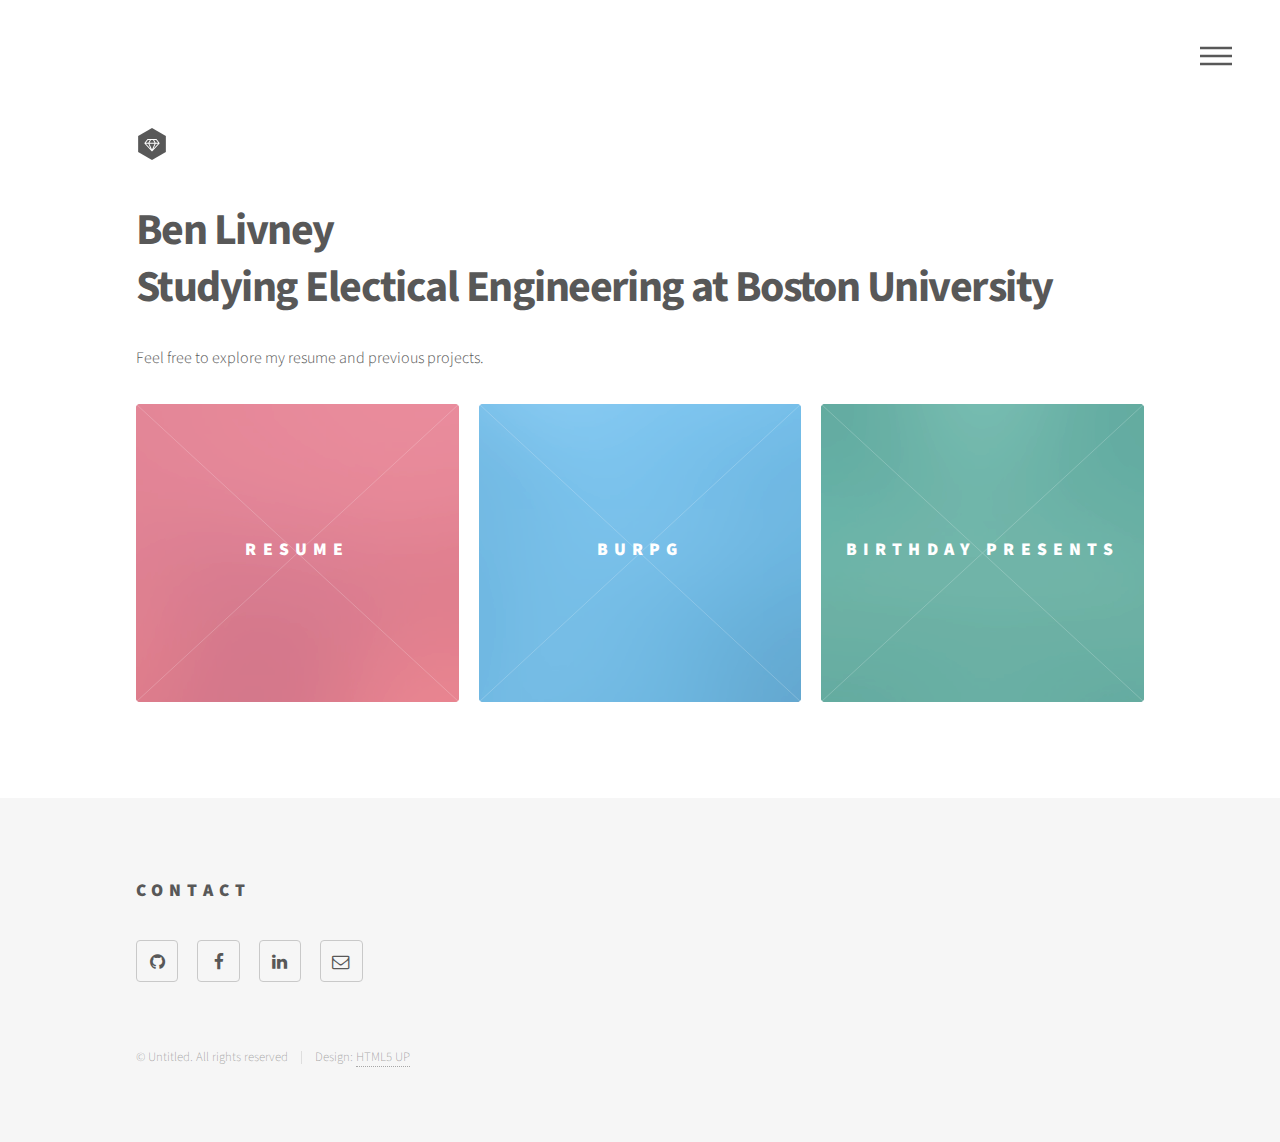
==== index.html @ 08bb8713 "Add contact info and projects" ====
<!DOCTYPE HTML>
<!--
	Phantom by HTML5 UP
	html5up.net | @ajlkn
	Free for personal and commercial use under the CCA 3.0 license (html5up.net/license)
-->
<html>
	<head>
		<title>Ben Livney</title>
		<meta charset="utf-8" />
		<meta name="viewport" content="width=device-width, initial-scale=1" />
		<!--[if lte IE 8]><script src="assets/js/ie/html5shiv.js"></script><![endif]-->
		<link rel="stylesheet" href="assets/css/main.css" />
		<!--[if lte IE 9]><link rel="stylesheet" href="assets/css/ie9.css" /><![endif]-->
		<!--[if lte IE 8]><link rel="stylesheet" href="assets/css/ie8.css" /><![endif]-->
	</head>
	<body>
		<!-- Wrapper -->
			<div id="wrapper">

				<!-- Header -->
					<header id="header">
						<div class="inner">

							<!-- Logo -->
								<a href="index.html" class="logo">
									<span class="symbol"><img src="images/logo.svg" alt="" /></span><span class="title"></span>
								</a>

							<!-- Nav -->
								<nav>
									<ul>
										<li><a href="#menu">Menu</a></li>
									</ul>
								</nav>

						</div>
					</header>

				<!-- Menu -->
					<nav id="menu">
						<h2>Menu</h2>
						<ul>
							<li><a href="index.html">Home</a></li>
							<li><a href="engineering_resume.html">Resume</a></li>
							<li><a href="projects.html">Projects</a></li>
							<li><a href="AboutMe.html">Fun Facts About Me</a></li>
							<li><a href="ContactInfo.html">Contact Info</a></li>
						</ul>
					</nav>

				<!-- Main -->
					<div id="main">
						<div class="inner">
							<header>
								<h1>Ben Livney<br />
								Studying Electical Engineering at Boston University</h1>
								<p>Feel free to explore my resume and previous projects.</p>
							</header>
							<section class="tiles">
								<article class="style1">
									<span class="image">
										<img src="images/pic01.jpg" alt="" />
									</span>
									<a href="engineering_resume.html">
										<h2>Resume</h2>
										<div class="content">
											<p>See my resume and work experience</p>
										</div>
									</a>
								</article>
								<article class="style2">
									<span class="image">
										<img src="images/pic02.jpg" alt="" />
									</span>
									<a href="BURPG.html">
										<h2>BURPG</h2>
										<div class="content">
											<p>See what I've done at BURPG</p>
										</div>
									</a>
								</article>
								<article class="style3">
									<span class="image">
										<img src="images/pic03.jpg" alt="" />
									</span>
									<a href="BirthdayPresents.html">
										<h2>Birthday Presents</h2>
										<div class="content">
											<p>See what I've given my friends for their birthdays</p>
										</div>
									</a>
								</article>
					<!--
								<article class="style4">
									<span class="image">
										<img src="images/pic04.jpg" alt="" />
									</span>
									<a href="generic.html">
										<h2>Tempus</h2>
										<div class="content">
											<p>Sed nisl arcu euismod sit amet nisi lorem etiam dolor veroeros et feugiat.</p>
										</div>
									</a>
								</article>
								<article class="style5">
									<span class="image">
										<img src="images/pic05.jpg" alt="" />
									</span>
									<a href="generic.html">
										<h2>Aliquam</h2>
										<div class="content">
											<p>Sed nisl arcu euismod sit amet nisi lorem etiam dolor veroeros et feugiat.</p>
										</div>
									</a>
								</article>
								<article class="style6">
									<span class="image">
										<img src="images/pic06.jpg" alt="" />
									</span>
									<a href="generic.html">
										<h2>Veroeros</h2>
										<div class="content">
											<p>Sed nisl arcu euismod sit amet nisi lorem etiam dolor veroeros et feugiat.</p>
										</div>
									</a>
								</article>
								<article class="style2">
									<span class="image">
										<img src="images/pic07.jpg" alt="" />
									</span>
									<a href="generic.html">
										<h2>Ipsum</h2>
										<div class="content">
											<p>Sed nisl arcu euismod sit amet nisi lorem etiam dolor veroeros et feugiat.</p>
										</div>
									</a>
								</article>
								<article class="style3">
									<span class="image">
										<img src="images/pic08.jpg" alt="" />
									</span>
									<a href="generic.html">
										<h2>Dolor</h2>
										<div class="content">
											<p>Sed nisl arcu euismod sit amet nisi lorem etiam dolor veroeros et feugiat.</p>
										</div>
									</a>
								</article>
								<article class="style1">
									<span class="image">
										<img src="images/pic09.jpg" alt="" />
									</span>
									<a href="generic.html">
										<h2>Nullam</h2>
										<div class="content">
											<p>Sed nisl arcu euismod sit amet nisi lorem etiam dolor veroeros et feugiat.</p>
										</div>
									</a>
								</article>
								<article class="style5">
									<span class="image">
										<img src="images/pic10.jpg" alt="" />
									</span>
									<a href="generic.html">
										<h2>Ultricies</h2>
										<div class="content">
											<p>Sed nisl arcu euismod sit amet nisi lorem etiam dolor veroeros et feugiat.</p>
										</div>
									</a>
								</article>
								<article class="style6">
									<span class="image">
										<img src="images/pic11.jpg" alt="" />
									</span>
									<a href="generic.html">
										<h2>Dictum</h2>
										<div class="content">
											<p>Sed nisl arcu euismod sit amet nisi lorem etiam dolor veroeros et feugiat.</p>
										</div>
									</a>
								</article>
								<article class="style4">
									<span class="image">
										<img src="images/pic12.jpg" alt="" />
									</span>
									<a href="generic.html">
										<h2>Pretium</h2>
										<div class="content">
											<p>Sed nisl arcu euismod sit amet nisi lorem etiam dolor veroeros et feugiat.</p>
										</div>
									</a>
								</article>
		-->
							</section>
						</div>
					</div>

				<!-- Footer -->
					<footer id="footer">
						<div class="inner">
<!--
							<section>
								<h2>Get in touch</h2>
								<form method="post" action="#">
									<div class="field half first">
										<input type="text" name="name" id="name" placeholder="Name" />
									</div>
									<div class="field half">
										<input type="email" name="email" id="email" placeholder="Email" />
									</div>
									<div class="field">
										<textarea name="message" id="message" placeholder="Message"></textarea>
									</div>
									<ul class="actions">
										<li><input type="submit" value="Send" class="special" /></li>
									</ul>
								</form>
							</section>
-->
							<section>
								<h2>Contact</h2>
								<ul class="icons">
									<li><a href="https://github.com/benjesuis" class="icon style2 fa-github"><span class="label">Github</span></a></li>
									<li><a href="https://www.facebook.com/ben.livney" class="icon style2 fa-facebook"><span class="label">Facebook</span></a></li>
									<li><a href="https://www.linkedin.com/in/benlivney/" class="icon style2 fa-linkedin"><span class="label">Dribbble</span></a></li>
									<li><a href="&#098;&#101;&#110;&#106;&#097;&#109;&#105;&#110;&#108;&#105;&#118;&#110;&#101;&#121;&#064;&#103;&#109;&#097;&#105;&#108;&#046;&#099;&#111;&#109;" class="icon style2 fa-envelope-o"><span class="label">Email</span></a></li>
								</ul>
							</section>
							<ul class="copyright">
								<li>&copy; Untitled. All rights reserved</li><li>Design: <a href="http://html5up.net">HTML5 UP</a></li>
							</ul>
						</div>
					</footer>

			</div>

		<!-- Scripts -->
			<script src="assets/js/jquery.min.js"></script>
			<script src="assets/js/skel.min.js"></script>
			<script src="assets/js/util.js"></script>
			<!--[if lte IE 8]><script src="assets/js/ie/respond.min.js"></script><![endif]-->
			<script src="assets/js/main.js"></script>

	</body>
</html>
---- assets/css/main.css ----
@import url(font-awesome.min.css);
@import url("https://fonts.googleapis.com/css?family=Source+Sans+Pro:300,700,900");

/*
	Phantom by HTML5 UP
	html5up.net | @ajlkn
	Free for personal and commercial use under the CCA 3.0 license (html5up.net/license)
*/

/* Reset */

	html, body, div, span, applet, object, iframe, h1, h2, h3, h4, h5, h6, p, blockquote, pre, a, abbr, acronym, address, big, cite, code, del, dfn, em, img, ins, kbd, q, s, samp, small, strike, strong, sub, sup, tt, var, b, u, i, center, dl, dt, dd, ol, ul, li, fieldset, form, label, legend, table, caption, tbody, tfoot, thead, tr, th, td, article, aside, canvas, details, embed, figure, figcaption, footer, header, hgroup, menu, nav, output, ruby, section, summary, time, mark, audio, video {
		margin: 0;
		padding: 0;
		border: 0;
		font-size: 100%;
		font: inherit;
		vertical-align: baseline;
	}

	article, aside, details, figcaption, figure, footer, header, hgroup, menu, nav, section {
		display: block;
	}

	body {
		line-height: 1;
	}

	ol, ul {
		list-style: none;
	}

	blockquote, q {
		quotes: none;
	}

	blockquote:before, blockquote:after, q:before, q:after {
		content: '';
		content: none;
	}

	table {
		border-collapse: collapse;
		border-spacing: 0;
	}

	body {
		-webkit-text-size-adjust: none;
	}

/* Box Model */

	*, *:before, *:after {
		-moz-box-sizing: border-box;
		-webkit-box-sizing: border-box;
		box-sizing: border-box;
	}

/* Grid */

	.row {
		border-bottom: solid 1px transparent;
		-moz-box-sizing: border-box;
		-webkit-box-sizing: border-box;
		box-sizing: border-box;
	}

	.row > * {
		float: left;
		-moz-box-sizing: border-box;
		-webkit-box-sizing: border-box;
		box-sizing: border-box;
	}

	.row:after, .row:before {
		content: '';
		display: block;
		clear: both;
		height: 0;
	}

	.row.uniform > * > :first-child {
		margin-top: 0;
	}

	.row.uniform > * > :last-child {
		margin-bottom: 0;
	}

	.row.\30 \25 > * {
		padding: 0 0 0 0em;
	}

	.row.\30 \25 {
		margin: 0 0 -1px 0em;
	}

	.row.uniform.\30 \25 > * {
		padding: 0em 0 0 0em;
	}

	.row.uniform.\30 \25 {
		margin: 0em 0 -1px 0em;
	}

	.row > * {
		padding: 0 0 0 2em;
	}

	.row {
		margin: 0 0 -1px -2em;
	}

	.row.uniform > * {
		padding: 2em 0 0 2em;
	}

	.row.uniform {
		margin: -2em 0 -1px -2em;
	}

	.row.\32 00\25 > * {
		padding: 0 0 0 4em;
	}

	.row.\32 00\25 {
		margin: 0 0 -1px -4em;
	}

	.row.uniform.\32 00\25 > * {
		padding: 4em 0 0 4em;
	}

	.row.uniform.\32 00\25 {
		margin: -4em 0 -1px -4em;
	}

	.row.\31 50\25 > * {
		padding: 0 0 0 3em;
	}

	.row.\31 50\25 {
		margin: 0 0 -1px -3em;
	}

	.row.uniform.\31 50\25 > * {
		padding: 3em 0 0 3em;
	}

	.row.uniform.\31 50\25 {
		margin: -3em 0 -1px -3em;
	}

	.row.\35 0\25 > * {
		padding: 0 0 0 1em;
	}

	.row.\35 0\25 {
		margin: 0 0 -1px -1em;
	}

	.row.uniform.\35 0\25 > * {
		padding: 1em 0 0 1em;
	}

	.row.uniform.\35 0\25 {
		margin: -1em 0 -1px -1em;
	}

	.row.\32 5\25 > * {
		padding: 0 0 0 0.5em;
	}

	.row.\32 5\25 {
		margin: 0 0 -1px -0.5em;
	}

	.row.uniform.\32 5\25 > * {
		padding: 0.5em 0 0 0.5em;
	}

	.row.uniform.\32 5\25 {
		margin: -0.5em 0 -1px -0.5em;
	}

	.\31 2u, .\31 2u\24 {
		width: 100%;
		clear: none;
		margin-left: 0;
	}

	.\31 1u, .\31 1u\24 {
		width: 91.6666666667%;
		clear: none;
		margin-left: 0;
	}

	.\31 0u, .\31 0u\24 {
		width: 83.3333333333%;
		clear: none;
		margin-left: 0;
	}

	.\39 u, .\39 u\24 {
		width: 75%;
		clear: none;
		margin-left: 0;
	}

	.\38 u, .\38 u\24 {
		width: 66.6666666667%;
		clear: none;
		margin-left: 0;
	}

	.\37 u, .\37 u\24 {
		width: 58.3333333333%;
		clear: none;
		margin-left: 0;
	}

	.\36 u, .\36 u\24 {
		width: 50%;
		clear: none;
		margin-left: 0;
	}

	.\35 u, .\35 u\24 {
		width: 41.6666666667%;
		clear: none;
		margin-left: 0;
	}

	.\34 u, .\34 u\24 {
		width: 33.3333333333%;
		clear: none;
		margin-left: 0;
	}

	.\33 u, .\33 u\24 {
		width: 25%;
		clear: none;
		margin-left: 0;
	}

	.\32 u, .\32 u\24 {
		width: 16.6666666667%;
		clear: none;
		margin-left: 0;
	}

	.\31 u, .\31 u\24 {
		width: 8.3333333333%;
		clear: none;
		margin-left: 0;
	}

	.\31 2u\24 + *,
	.\31 1u\24 + *,
	.\31 0u\24 + *,
	.\39 u\24 + *,
	.\38 u\24 + *,
	.\37 u\24 + *,
	.\36 u\24 + *,
	.\35 u\24 + *,
	.\34 u\24 + *,
	.\33 u\24 + *,
	.\32 u\24 + *,
	.\31 u\24 + * {
		clear: left;
	}

	.\-11u {
		margin-left: 91.66667%;
	}

	.\-10u {
		margin-left: 83.33333%;
	}

	.\-9u {
		margin-left: 75%;
	}

	.\-8u {
		margin-left: 66.66667%;
	}

	.\-7u {
		margin-left: 58.33333%;
	}

	.\-6u {
		margin-left: 50%;
	}

	.\-5u {
		margin-left: 41.66667%;
	}

	.\-4u {
		margin-left: 33.33333%;
	}

	.\-3u {
		margin-left: 25%;
	}

	.\-2u {
		margin-left: 16.66667%;
	}

	.\-1u {
		margin-left: 8.33333%;
	}

	@media screen and (max-width: 1680px) {

		.row > * {
			padding: 0 0 0 2em;
		}

		.row {
			margin: 0 0 -1px -2em;
		}

		.row.uniform > * {
			padding: 2em 0 0 2em;
		}

		.row.uniform {
			margin: -2em 0 -1px -2em;
		}

		.row.\32 00\25 > * {
			padding: 0 0 0 4em;
		}

		.row.\32 00\25 {
			margin: 0 0 -1px -4em;
		}

		.row.uniform.\32 00\25 > * {
			padding: 4em 0 0 4em;
		}

		.row.uniform.\32 00\25 {
			margin: -4em 0 -1px -4em;
		}

		.row.\31 50\25 > * {
			padding: 0 0 0 3em;
		}

		.row.\31 50\25 {
			margin: 0 0 -1px -3em;
		}

		.row.uniform.\31 50\25 > * {
			padding: 3em 0 0 3em;
		}

		.row.uniform.\31 50\25 {
			margin: -3em 0 -1px -3em;
		}

		.row.\35 0\25 > * {
			padding: 0 0 0 1em;
		}

		.row.\35 0\25 {
			margin: 0 0 -1px -1em;
		}

		.row.uniform.\35 0\25 > * {
			padding: 1em 0 0 1em;
		}

		.row.uniform.\35 0\25 {
			margin: -1em 0 -1px -1em;
		}

		.row.\32 5\25 > * {
			padding: 0 0 0 0.5em;
		}

		.row.\32 5\25 {
			margin: 0 0 -1px -0.5em;
		}

		.row.uniform.\32 5\25 > * {
			padding: 0.5em 0 0 0.5em;
		}

		.row.uniform.\32 5\25 {
			margin: -0.5em 0 -1px -0.5em;
		}

		.\31 2u\28xlarge\29, .\31 2u\24\28xlarge\29 {
			width: 100%;
			clear: none;
			margin-left: 0;
		}

		.\31 1u\28xlarge\29, .\31 1u\24\28xlarge\29 {
			width: 91.6666666667%;
			clear: none;
			margin-left: 0;
		}

		.\31 0u\28xlarge\29, .\31 0u\24\28xlarge\29 {
			width: 83.3333333333%;
			clear: none;
			margin-left: 0;
		}

		.\39 u\28xlarge\29, .\39 u\24\28xlarge\29 {
			width: 75%;
			clear: none;
			margin-left: 0;
		}

		.\38 u\28xlarge\29, .\38 u\24\28xlarge\29 {
			width: 66.6666666667%;
			clear: none;
			margin-left: 0;
		}

		.\37 u\28xlarge\29, .\37 u\24\28xlarge\29 {
			width: 58.3333333333%;
			clear: none;
			margin-left: 0;
		}

		.\36 u\28xlarge\29, .\36 u\24\28xlarge\29 {
			width: 50%;
			clear: none;
			margin-left: 0;
		}

		.\35 u\28xlarge\29, .\35 u\24\28xlarge\29 {
			width: 41.6666666667%;
			clear: none;
			margin-left: 0;
		}

		.\34 u\28xlarge\29, .\34 u\24\28xlarge\29 {
			width: 33.3333333333%;
			clear: none;
			margin-left: 0;
		}

		.\33 u\28xlarge\29, .\33 u\24\28xlarge\29 {
			width: 25%;
			clear: none;
			margin-left: 0;
		}

		.\32 u\28xlarge\29, .\32 u\24\28xlarge\29 {
			width: 16.6666666667%;
			clear: none;
			margin-left: 0;
		}

		.\31 u\28xlarge\29, .\31 u\24\28xlarge\29 {
			width: 8.3333333333%;
			clear: none;
			margin-left: 0;
		}

		.\31 2u\24\28xlarge\29 + *,
		.\31 1u\24\28xlarge\29 + *,
		.\31 0u\24\28xlarge\29 + *,
		.\39 u\24\28xlarge\29 + *,
		.\38 u\24\28xlarge\29 + *,
		.\37 u\24\28xlarge\29 + *,
		.\36 u\24\28xlarge\29 + *,
		.\35 u\24\28xlarge\29 + *,
		.\34 u\24\28xlarge\29 + *,
		.\33 u\24\28xlarge\29 + *,
		.\32 u\24\28xlarge\29 + *,
		.\31 u\24\28xlarge\29 + * {
			clear: left;
		}

		.\-11u\28xlarge\29 {
			margin-left: 91.66667%;
		}

		.\-10u\28xlarge\29 {
			margin-left: 83.33333%;
		}

		.\-9u\28xlarge\29 {
			margin-left: 75%;
		}

		.\-8u\28xlarge\29 {
			margin-left: 66.66667%;
		}

		.\-7u\28xlarge\29 {
			margin-left: 58.33333%;
		}

		.\-6u\28xlarge\29 {
			margin-left: 50%;
		}

		.\-5u\28xlarge\29 {
			margin-left: 41.66667%;
		}

		.\-4u\28xlarge\29 {
			margin-left: 33.33333%;
		}

		.\-3u\28xlarge\29 {
			margin-left: 25%;
		}

		.\-2u\28xlarge\29 {
			margin-left: 16.66667%;
		}

		.\-1u\28xlarge\29 {
			margin-left: 8.33333%;
		}

	}

	@media screen and (max-width: 1280px) {

		.row > * {
			padding: 0 0 0 2em;
		}

		.row {
			margin: 0 0 -1px -2em;
		}

		.row.uniform > * {
			padding: 2em 0 0 2em;
		}

		.row.uniform {
			margin: -2em 0 -1px -2em;
		}

		.row.\32 00\25 > * {
			padding: 0 0 0 4em;
		}

		.row.\32 00\25 {
			margin: 0 0 -1px -4em;
		}

		.row.uniform.\32 00\25 > * {
			padding: 4em 0 0 4em;
		}

		.row.uniform.\32 00\25 {
			margin: -4em 0 -1px -4em;
		}

		.row.\31 50\25 > * {
			padding: 0 0 0 3em;
		}

		.row.\31 50\25 {
			margin: 0 0 -1px -3em;
		}

		.row.uniform.\31 50\25 > * {
			padding: 3em 0 0 3em;
		}

		.row.uniform.\31 50\25 {
			margin: -3em 0 -1px -3em;
		}

		.row.\35 0\25 > * {
			padding: 0 0 0 1em;
		}

		.row.\35 0\25 {
			margin: 0 0 -1px -1em;
		}

		.row.uniform.\35 0\25 > * {
			padding: 1em 0 0 1em;
		}

		.row.uniform.\35 0\25 {
			margin: -1em 0 -1px -1em;
		}

		.row.\32 5\25 > * {
			padding: 0 0 0 0.5em;
		}

		.row.\32 5\25 {
			margin: 0 0 -1px -0.5em;
		}

		.row.uniform.\32 5\25 > * {
			padding: 0.5em 0 0 0.5em;
		}

		.row.uniform.\32 5\25 {
			margin: -0.5em 0 -1px -0.5em;
		}

		.\31 2u\28large\29, .\31 2u\24\28large\29 {
			width: 100%;
			clear: none;
			margin-left: 0;
		}

		.\31 1u\28large\29, .\31 1u\24\28large\29 {
			width: 91.6666666667%;
			clear: none;
			margin-left: 0;
		}

		.\31 0u\28large\29, .\31 0u\24\28large\29 {
			width: 83.3333333333%;
			clear: none;
			margin-left: 0;
		}

		.\39 u\28large\29, .\39 u\24\28large\29 {
			width: 75%;
			clear: none;
			margin-left: 0;
		}

		.\38 u\28large\29, .\38 u\24\28large\29 {
			width: 66.6666666667%;
			clear: none;
			margin-left: 0;
		}

		.\37 u\28large\29, .\37 u\24\28large\29 {
			width: 58.3333333333%;
			clear: none;
			margin-left: 0;
		}

		.\36 u\28large\29, .\36 u\24\28large\29 {
			width: 50%;
			clear: none;
			margin-left: 0;
		}

		.\35 u\28large\29, .\35 u\24\28large\29 {
			width: 41.6666666667%;
			clear: none;
			margin-left: 0;
		}

		.\34 u\28large\29, .\34 u\24\28large\29 {
			width: 33.3333333333%;
			clear: none;
			margin-left: 0;
		}

		.\33 u\28large\29, .\33 u\24\28large\29 {
			width: 25%;
			clear: none;
			margin-left: 0;
		}

		.\32 u\28large\29, .\32 u\24\28large\29 {
			width: 16.6666666667%;
			clear: none;
			margin-left: 0;
		}

		.\31 u\28large\29, .\31 u\24\28large\29 {
			width: 8.3333333333%;
			clear: none;
			margin-left: 0;
		}

		.\31 2u\24\28large\29 + *,
		.\31 1u\24\28large\29 + *,
		.\31 0u\24\28large\29 + *,
		.\39 u\24\28large\29 + *,
		.\38 u\24\28large\29 + *,
		.\37 u\24\28large\29 + *,
		.\36 u\24\28large\29 + *,
		.\35 u\24\28large\29 + *,
		.\34 u\24\28large\29 + *,
		.\33 u\24\28large\29 + *,
		.\32 u\24\28large\29 + *,
		.\31 u\24\28large\29 + * {
			clear: left;
		}

		.\-11u\28large\29 {
			margin-left: 91.66667%;
		}

		.\-10u\28large\29 {
			margin-left: 83.33333%;
		}

		.\-9u\28large\29 {
			margin-left: 75%;
		}

		.\-8u\28large\29 {
			margin-left: 66.66667%;
		}

		.\-7u\28large\29 {
			margin-left: 58.33333%;
		}

		.\-6u\28large\29 {
			margin-left: 50%;
		}

		.\-5u\28large\29 {
			margin-left: 41.66667%;
		}

		.\-4u\28large\29 {
			margin-left: 33.33333%;
		}

		.\-3u\28large\29 {
			margin-left: 25%;
		}

		.\-2u\28large\29 {
			margin-left: 16.66667%;
		}

		.\-1u\28large\29 {
			margin-left: 8.33333%;
		}

	}

	@media screen and (max-width: 980px) {

		.row > * {
			padding: 0 0 0 1.5em;
		}

		.row {
			margin: 0 0 -1px -1.5em;
		}

		.row.uniform > * {
			padding: 1.5em 0 0 1.5em;
		}

		.row.uniform {
			margin: -1.5em 0 -1px -1.5em;
		}

		.row.\32 00\25 > * {
			padding: 0 0 0 3em;
		}

		.row.\32 00\25 {
			margin: 0 0 -1px -3em;
		}

		.row.uniform.\32 00\25 > * {
			padding: 3em 0 0 3em;
		}

		.row.uniform.\32 00\25 {
			margin: -3em 0 -1px -3em;
		}

		.row.\31 50\25 > * {
			padding: 0 0 0 2.25em;
		}

		.row.\31 50\25 {
			margin: 0 0 -1px -2.25em;
		}

		.row.uniform.\31 50\25 > * {
			padding: 2.25em 0 0 2.25em;
		}

		.row.uniform.\31 50\25 {
			margin: -2.25em 0 -1px -2.25em;
		}

		.row.\35 0\25 > * {
			padding: 0 0 0 0.75em;
		}

		.row.\35 0\25 {
			margin: 0 0 -1px -0.75em;
		}

		.row.uniform.\35 0\25 > * {
			padding: 0.75em 0 0 0.75em;
		}

		.row.uniform.\35 0\25 {
			margin: -0.75em 0 -1px -0.75em;
		}

		.row.\32 5\25 > * {
			padding: 0 0 0 0.375em;
		}

		.row.\32 5\25 {
			margin: 0 0 -1px -0.375em;
		}

		.row.uniform.\32 5\25 > * {
			padding: 0.375em 0 0 0.375em;
		}

		.row.uniform.\32 5\25 {
			margin: -0.375em 0 -1px -0.375em;
		}

		.\31 2u\28medium\29, .\31 2u\24\28medium\29 {
			width: 100%;
			clear: none;
			margin-left: 0;
		}

		.\31 1u\28medium\29, .\31 1u\24\28medium\29 {
			width: 91.6666666667%;
			clear: none;
			margin-left: 0;
		}

		.\31 0u\28medium\29, .\31 0u\24\28medium\29 {
			width: 83.3333333333%;
			clear: none;
			margin-left: 0;
		}

		.\39 u\28medium\29, .\39 u\24\28medium\29 {
			width: 75%;
			clear: none;
			margin-left: 0;
		}

		.\38 u\28medium\29, .\38 u\24\28medium\29 {
			width: 66.6666666667%;
			clear: none;
			margin-left: 0;
		}

		.\37 u\28medium\29, .\37 u\24\28medium\29 {
			width: 58.3333333333%;
			clear: none;
			margin-left: 0;
		}

		.\36 u\28medium\29, .\36 u\24\28medium\29 {
			width: 50%;
			clear: none;
			margin-left: 0;
		}

		.\35 u\28medium\29, .\35 u\24\28medium\29 {
			width: 41.6666666667%;
			clear: none;
			margin-left: 0;
		}

		.\34 u\28medium\29, .\34 u\24\28medium\29 {
			width: 33.3333333333%;
			clear: none;
			margin-left: 0;
		}

		.\33 u\28medium\29, .\33 u\24\28medium\29 {
			width: 25%;
			clear: none;
			margin-left: 0;
		}

		.\32 u\28medium\29, .\32 u\24\28medium\29 {
			width: 16.6666666667%;
			clear: none;
			margin-left: 0;
		}

		.\31 u\28medium\29, .\31 u\24\28medium\29 {
			width: 8.3333333333%;
			clear: none;
			margin-left: 0;
		}

		.\31 2u\24\28medium\29 + *,
		.\31 1u\24\28medium\29 + *,
		.\31 0u\24\28medium\29 + *,
		.\39 u\24\28medium\29 + *,
		.\38 u\24\28medium\29 + *,
		.\37 u\24\28medium\29 + *,
		.\36 u\24\28medium\29 + *,
		.\35 u\24\28medium\29 + *,
		.\34 u\24\28medium\29 + *,
		.\33 u\24\28medium\29 + *,
		.\32 u\24\28medium\29 + *,
		.\31 u\24\28medium\29 + * {
			clear: left;
		}

		.\-11u\28medium\29 {
			margin-left: 91.66667%;
		}

		.\-10u\28medium\29 {
			margin-left: 83.33333%;
		}

		.\-9u\28medium\29 {
			margin-left: 75%;
		}

		.\-8u\28medium\29 {
			margin-left: 66.66667%;
		}

		.\-7u\28medium\29 {
			margin-left: 58.33333%;
		}

		.\-6u\28medium\29 {
			margin-left: 50%;
		}

		.\-5u\28medium\29 {
			margin-left: 41.66667%;
		}

		.\-4u\28medium\29 {
			margin-left: 33.33333%;
		}

		.\-3u\28medium\29 {
			margin-left: 25%;
		}

		.\-2u\28medium\29 {
			margin-left: 16.66667%;
		}

		.\-1u\28medium\29 {
			margin-left: 8.33333%;
		}

	}

	@media screen and (max-width: 736px) {

		.row > * {
			padding: 0 0 0 1em;
		}

		.row {
			margin: 0 0 -1px -1em;
		}

		.row.uniform > * {
			padding: 1em 0 0 1em;
		}

		.row.uniform {
			margin: -1em 0 -1px -1em;
		}

		.row.\32 00\25 > * {
			padding: 0 0 0 2em;
		}

		.row.\32 00\25 {
			margin: 0 0 -1px -2em;
		}

		.row.uniform.\32 00\25 > * {
			padding: 2em 0 0 2em;
		}

		.row.uniform.\32 00\25 {
			margin: -2em 0 -1px -2em;
		}

		.row.\31 50\25 > * {
			padding: 0 0 0 1.5em;
		}

		.row.\31 50\25 {
			margin: 0 0 -1px -1.5em;
		}

		.row.uniform.\31 50\25 > * {
			padding: 1.5em 0 0 1.5em;
		}

		.row.uniform.\31 50\25 {
			margin: -1.5em 0 -1px -1.5em;
		}

		.row.\35 0\25 > * {
			padding: 0 0 0 0.5em;
		}

		.row.\35 0\25 {
			margin: 0 0 -1px -0.5em;
		}

		.row.uniform.\35 0\25 > * {
			padding: 0.5em 0 0 0.5em;
		}

		.row.uniform.\35 0\25 {
			margin: -0.5em 0 -1px -0.5em;
		}

		.row.\32 5\25 > * {
			padding: 0 0 0 0.25em;
		}

		.row.\32 5\25 {
			margin: 0 0 -1px -0.25em;
		}

		.row.uniform.\32 5\25 > * {
			padding: 0.25em 0 0 0.25em;
		}

		.row.uniform.\32 5\25 {
			margin: -0.25em 0 -1px -0.25em;
		}

		.\31 2u\28small\29, .\31 2u\24\28small\29 {
			width: 100%;
			clear: none;
			margin-left: 0;
		}

		.\31 1u\28small\29, .\31 1u\24\28small\29 {
			width: 91.6666666667%;
			clear: none;
			margin-left: 0;
		}

		.\31 0u\28small\29, .\31 0u\24\28small\29 {
			width: 83.3333333333%;
			clear: none;
			margin-left: 0;
		}

		.\39 u\28small\29, .\39 u\24\28small\29 {
			width: 75%;
			clear: none;
			margin-left: 0;
		}

		.\38 u\28small\29, .\38 u\24\28small\29 {
			width: 66.6666666667%;
			clear: none;
			margin-left: 0;
		}

		.\37 u\28small\29, .\37 u\24\28small\29 {
			width: 58.3333333333%;
			clear: none;
			margin-left: 0;
		}

		.\36 u\28small\29, .\36 u\24\28small\29 {
			width: 50%;
			clear: none;
			margin-left: 0;
		}

		.\35 u\28small\29, .\35 u\24\28small\29 {
			width: 41.6666666667%;
			clear: none;
			margin-left: 0;
		}

		.\34 u\28small\29, .\34 u\24\28small\29 {
			width: 33.3333333333%;
			clear: none;
			margin-left: 0;
		}

		.\33 u\28small\29, .\33 u\24\28small\29 {
			width: 25%;
			clear: none;
			margin-left: 0;
		}

		.\32 u\28small\29, .\32 u\24\28small\29 {
			width: 16.6666666667%;
			clear: none;
			margin-left: 0;
		}

		.\31 u\28small\29, .\31 u\24\28small\29 {
			width: 8.3333333333%;
			clear: none;
			margin-left: 0;
		}

		.\31 2u\24\28small\29 + *,
		.\31 1u\24\28small\29 + *,
		.\31 0u\24\28small\29 + *,
		.\39 u\24\28small\29 + *,
		.\38 u\24\28small\29 + *,
		.\37 u\24\28small\29 + *,
		.\36 u\24\28small\29 + *,
		.\35 u\24\28small\29 + *,
		.\34 u\24\28small\29 + *,
		.\33 u\24\28small\29 + *,
		.\32 u\24\28small\29 + *,
		.\31 u\24\28small\29 + * {
			clear: left;
		}

		.\-11u\28small\29 {
			margin-left: 91.66667%;
		}

		.\-10u\28small\29 {
			margin-left: 83.33333%;
		}

		.\-9u\28small\29 {
			margin-left: 75%;
		}

		.\-8u\28small\29 {
			margin-left: 66.66667%;
		}

		.\-7u\28small\29 {
			margin-left: 58.33333%;
		}

		.\-6u\28small\29 {
			margin-left: 50%;
		}

		.\-5u\28small\29 {
			margin-left: 41.66667%;
		}

		.\-4u\28small\29 {
			margin-left: 33.33333%;
		}

		.\-3u\28small\29 {
			margin-left: 25%;
		}

		.\-2u\28small\29 {
			margin-left: 16.66667%;
		}

		.\-1u\28small\29 {
			margin-left: 8.33333%;
		}

	}

	@media screen and (max-width: 480px) {

		.row > * {
			padding: 0 0 0 1em;
		}

		.row {
			margin: 0 0 -1px -1em;
		}

		.row.uniform > * {
			padding: 1em 0 0 1em;
		}

		.row.uniform {
			margin: -1em 0 -1px -1em;
		}

		.row.\32 00\25 > * {
			padding: 0 0 0 2em;
		}

		.row.\32 00\25 {
			margin: 0 0 -1px -2em;
		}

		.row.uniform.\32 00\25 > * {
			padding: 2em 0 0 2em;
		}

		.row.uniform.\32 00\25 {
			margin: -2em 0 -1px -2em;
		}

		.row.\31 50\25 > * {
			padding: 0 0 0 1.5em;
		}

		.row.\31 50\25 {
			margin: 0 0 -1px -1.5em;
		}

		.row.uniform.\31 50\25 > * {
			padding: 1.5em 0 0 1.5em;
		}

		.row.uniform.\31 50\25 {
			margin: -1.5em 0 -1px -1.5em;
		}

		.row.\35 0\25 > * {
			padding: 0 0 0 0.5em;
		}

		.row.\35 0\25 {
			margin: 0 0 -1px -0.5em;
		}

		.row.uniform.\35 0\25 > * {
			padding: 0.5em 0 0 0.5em;
		}

		.row.uniform.\35 0\25 {
			margin: -0.5em 0 -1px -0.5em;
		}

		.row.\32 5\25 > * {
			padding: 0 0 0 0.25em;
		}

		.row.\32 5\25 {
			margin: 0 0 -1px -0.25em;
		}

		.row.uniform.\32 5\25 > * {
			padding: 0.25em 0 0 0.25em;
		}

		.row.uniform.\32 5\25 {
			margin: -0.25em 0 -1px -0.25em;
		}

		.\31 2u\28xsmall\29, .\31 2u\24\28xsmall\29 {
			width: 100%;
			clear: none;
			margin-left: 0;
		}

		.\31 1u\28xsmall\29, .\31 1u\24\28xsmall\29 {
			width: 91.6666666667%;
			clear: none;
			margin-left: 0;
		}

		.\31 0u\28xsmall\29, .\31 0u\24\28xsmall\29 {
			width: 83.3333333333%;
			clear: none;
			margin-left: 0;
		}

		.\39 u\28xsmall\29, .\39 u\24\28xsmall\29 {
			width: 75%;
			clear: none;
			margin-left: 0;
		}

		.\38 u\28xsmall\29, .\38 u\24\28xsmall\29 {
			width: 66.6666666667%;
			clear: none;
			margin-left: 0;
		}

		.\37 u\28xsmall\29, .\37 u\24\28xsmall\29 {
			width: 58.3333333333%;
			clear: none;
			margin-left: 0;
		}

		.\36 u\28xsmall\29, .\36 u\24\28xsmall\29 {
			width: 50%;
			clear: none;
			margin-left: 0;
		}

		.\35 u\28xsmall\29, .\35 u\24\28xsmall\29 {
			width: 41.6666666667%;
			clear: none;
			margin-left: 0;
		}

		.\34 u\28xsmall\29, .\34 u\24\28xsmall\29 {
			width: 33.3333333333%;
			clear: none;
			margin-left: 0;
		}

		.\33 u\28xsmall\29, .\33 u\24\28xsmall\29 {
			width: 25%;
			clear: none;
			margin-left: 0;
		}

		.\32 u\28xsmall\29, .\32 u\24\28xsmall\29 {
			width: 16.6666666667%;
			clear: none;
			margin-left: 0;
		}

		.\31 u\28xsmall\29, .\31 u\24\28xsmall\29 {
			width: 8.3333333333%;
			clear: none;
			margin-left: 0;
		}

		.\31 2u\24\28xsmall\29 + *,
		.\31 1u\24\28xsmall\29 + *,
		.\31 0u\24\28xsmall\29 + *,
		.\39 u\24\28xsmall\29 + *,
		.\38 u\24\28xsmall\29 + *,
		.\37 u\24\28xsmall\29 + *,
		.\36 u\24\28xsmall\29 + *,
		.\35 u\24\28xsmall\29 + *,
		.\34 u\24\28xsmall\29 + *,
		.\33 u\24\28xsmall\29 + *,
		.\32 u\24\28xsmall\29 + *,
		.\31 u\24\28xsmall\29 + * {
			clear: left;
		}

		.\-11u\28xsmall\29 {
			margin-left: 91.66667%;
		}

		.\-10u\28xsmall\29 {
			margin-left: 83.33333%;
		}

		.\-9u\28xsmall\29 {
			margin-left: 75%;
		}

		.\-8u\28xsmall\29 {
			margin-left: 66.66667%;
		}

		.\-7u\28xsmall\29 {
			margin-left: 58.33333%;
		}

		.\-6u\28xsmall\29 {
			margin-left: 50%;
		}

		.\-5u\28xsmall\29 {
			margin-left: 41.66667%;
		}

		.\-4u\28xsmall\29 {
			margin-left: 33.33333%;
		}

		.\-3u\28xsmall\29 {
			margin-left: 25%;
		}

		.\-2u\28xsmall\29 {
			margin-left: 16.66667%;
		}

		.\-1u\28xsmall\29 {
			margin-left: 8.33333%;
		}

	}

	@media screen and (max-width: 360px) {

		.row > * {
			padding: 0 0 0 1em;
		}

		.row {
			margin: 0 0 -1px -1em;
		}

		.row.uniform > * {
			padding: 1em 0 0 1em;
		}

		.row.uniform {
			margin: -1em 0 -1px -1em;
		}

		.row.\32 00\25 > * {
			padding: 0 0 0 2em;
		}

		.row.\32 00\25 {
			margin: 0 0 -1px -2em;
		}

		.row.uniform.\32 00\25 > * {
			padding: 2em 0 0 2em;
		}

		.row.uniform.\32 00\25 {
			margin: -2em 0 -1px -2em;
		}

		.row.\31 50\25 > * {
			padding: 0 0 0 1.5em;
		}

		.row.\31 50\25 {
			margin: 0 0 -1px -1.5em;
		}

		.row.uniform.\31 50\25 > * {
			padding: 1.5em 0 0 1.5em;
		}

		.row.uniform.\31 50\25 {
			margin: -1.5em 0 -1px -1.5em;
		}

		.row.\35 0\25 > * {
			padding: 0 0 0 0.5em;
		}

		.row.\35 0\25 {
			margin: 0 0 -1px -0.5em;
		}

		.row.uniform.\35 0\25 > * {
			padding: 0.5em 0 0 0.5em;
		}

		.row.uniform.\35 0\25 {
			margin: -0.5em 0 -1px -0.5em;
		}

		.row.\32 5\25 > * {
			padding: 0 0 0 0.25em;
		}

		.row.\32 5\25 {
			margin: 0 0 -1px -0.25em;
		}

		.row.uniform.\32 5\25 > * {
			padding: 0.25em 0 0 0.25em;
		}

		.row.uniform.\32 5\25 {
			margin: -0.25em 0 -1px -0.25em;
		}

		.\31 2u\28xxsmall\29, .\31 2u\24\28xxsmall\29 {
			width: 100%;
			clear: none;
			margin-left: 0;
		}

		.\31 1u\28xxsmall\29, .\31 1u\24\28xxsmall\29 {
			width: 91.6666666667%;
			clear: none;
			margin-left: 0;
		}

		.\31 0u\28xxsmall\29, .\31 0u\24\28xxsmall\29 {
			width: 83.3333333333%;
			clear: none;
			margin-left: 0;
		}

		.\39 u\28xxsmall\29, .\39 u\24\28xxsmall\29 {
			width: 75%;
			clear: none;
			margin-left: 0;
		}

		.\38 u\28xxsmall\29, .\38 u\24\28xxsmall\29 {
			width: 66.6666666667%;
			clear: none;
			margin-left: 0;
		}

		.\37 u\28xxsmall\29, .\37 u\24\28xxsmall\29 {
			width: 58.3333333333%;
			clear: none;
			margin-left: 0;
		}

		.\36 u\28xxsmall\29, .\36 u\24\28xxsmall\29 {
			width: 50%;
			clear: none;
			margin-left: 0;
		}

		.\35 u\28xxsmall\29, .\35 u\24\28xxsmall\29 {
			width: 41.6666666667%;
			clear: none;
			margin-left: 0;
		}

		.\34 u\28xxsmall\29, .\34 u\24\28xxsmall\29 {
			width: 33.3333333333%;
			clear: none;
			margin-left: 0;
		}

		.\33 u\28xxsmall\29, .\33 u\24\28xxsmall\29 {
			width: 25%;
			clear: none;
			margin-left: 0;
		}

		.\32 u\28xxsmall\29, .\32 u\24\28xxsmall\29 {
			width: 16.6666666667%;
			clear: none;
			margin-left: 0;
		}

		.\31 u\28xxsmall\29, .\31 u\24\28xxsmall\29 {
			width: 8.3333333333%;
			clear: none;
			margin-left: 0;
		}

		.\31 2u\24\28xxsmall\29 + *,
		.\31 1u\24\28xxsmall\29 + *,
		.\31 0u\24\28xxsmall\29 + *,
		.\39 u\24\28xxsmall\29 + *,
		.\38 u\24\28xxsmall\29 + *,
		.\37 u\24\28xxsmall\29 + *,
		.\36 u\24\28xxsmall\29 + *,
		.\35 u\24\28xxsmall\29 + *,
		.\34 u\24\28xxsmall\29 + *,
		.\33 u\24\28xxsmall\29 + *,
		.\32 u\24\28xxsmall\29 + *,
		.\31 u\24\28xxsmall\29 + * {
			clear: left;
		}

		.\-11u\28xxsmall\29 {
			margin-left: 91.66667%;
		}

		.\-10u\28xxsmall\29 {
			margin-left: 83.33333%;
		}

		.\-9u\28xxsmall\29 {
			margin-left: 75%;
		}

		.\-8u\28xxsmall\29 {
			margin-left: 66.66667%;
		}

		.\-7u\28xxsmall\29 {
			margin-left: 58.33333%;
		}

		.\-6u\28xxsmall\29 {
			margin-left: 50%;
		}

		.\-5u\28xxsmall\29 {
			margin-left: 41.66667%;
		}

		.\-4u\28xxsmall\29 {
			margin-left: 33.33333%;
		}

		.\-3u\28xxsmall\29 {
			margin-left: 25%;
		}

		.\-2u\28xxsmall\29 {
			margin-left: 16.66667%;
		}

		.\-1u\28xxsmall\29 {
			margin-left: 8.33333%;
		}

	}

/* Basic */

	@-ms-viewport {
		width: device-width;
	}

	body {
		-ms-overflow-style: scrollbar;
	}

	@media screen and (max-width: 480px) {

		html, body {
			min-width: 320px;
		}

	}

	body {
		background: #ffffff;
	}

		body.is-loading *, body.is-loading *:before, body.is-loading *:after {
			-moz-animation: none !important;
			-webkit-animation: none !important;
			-ms-animation: none !important;
			animation: none !important;
			-moz-transition: none !important;
			-webkit-transition: none !important;
			-ms-transition: none !important;
			transition: none !important;
		}

/* Type */

	body, input, select, textarea {
		color: #585858;
		font-family: "Source Sans Pro", Helvetica, sans-serif;
		font-size: 16pt;
		font-weight: 300;
		line-height: 1.75;
	}

		@media screen and (max-width: 1680px) {

			body, input, select, textarea {
				font-size: 14pt;
			}

		}

		@media screen and (max-width: 1280px) {

			body, input, select, textarea {
				font-size: 12pt;
			}

		}

	a {
		-moz-transition: border-bottom-color 0.2s ease, color 0.2s ease;
		-webkit-transition: border-bottom-color 0.2s ease, color 0.2s ease;
		-ms-transition: border-bottom-color 0.2s ease, color 0.2s ease;
		transition: border-bottom-color 0.2s ease, color 0.2s ease;
		text-decoration: none;
		color: #585858;
		border-bottom: dotted 1px rgba(88, 88, 88, 0.5);
	}

		a:hover {
			border-bottom-color: transparent;
			color: #f2849e !important;
		}

	strong, b {
		font-weight: 900;
	}

	em, i {
		font-style: italic;
	}

	p {
		margin: 0 0 2em 0;
	}

	h1 {
		font-size: 2.75em;
		font-weight: 700;
		line-height: 1.3;
		margin: 0 0 1em 0;
		letter-spacing: -0.035em;
	}

		h1 a {
			color: inherit;
		}

		@media screen and (max-width: 736px) {

			h1 {
				font-size: 2em;
				margin: 0 0 1em 0;
			}

		}

		@media screen and (max-width: 360px) {

			h1 {
				font-size: 1.75em;
			}

		}

	h2, h3, h4, h5, h6 {
		font-weight: 900;
		line-height: 1.5;
		margin: 0 0 2em 0;
		text-transform: uppercase;
		letter-spacing: 0.35em;
	}

		h2 a, h3 a, h4 a, h5 a, h6 a {
			color: inherit;
		}

	h2 {
		font-size: 1.1em;
	}

	h3 {
		font-size: 1em;
	}

	h4 {
		font-size: 0.8em;
	}

	h5 {
		font-size: 0.8em;
	}

	h6 {
		font-size: 0.8em;
	}

	@media screen and (max-width: 980px) {

		h1 br, h2 br, h3 br, h4 br, h5 br, h6 br {
			display: none;
		}

	}

	@media screen and (max-width: 736px) {

		h2 {
			font-size: 1em;
		}

		h3 {
			font-size: 0.8em;
		}

	}

	sub {
		font-size: 0.8em;
		position: relative;
		top: 0.5em;
	}

	sup {
		font-size: 0.8em;
		position: relative;
		top: -0.5em;
	}

	blockquote {
		border-left: solid 4px #c9c9c9;
		font-style: italic;
		margin: 0 0 2em 0;
		padding: 0.5em 0 0.5em 2em;
	}

	code {
		background: rgba(144, 144, 144, 0.075);
		border-radius: 4px;
		border: solid 1px #c9c9c9;
		font-family: "Courier New", monospace;
		font-size: 0.9em;
		margin: 0 0.25em;
		padding: 0.25em 0.65em;
	}

	pre {
		-webkit-overflow-scrolling: touch;
		font-family: "Courier New", monospace;
		font-size: 0.9em;
		margin: 0 0 2em 0;
	}

		pre code {
			display: block;
			line-height: 1.75;
			padding: 1em 1.5em;
			overflow-x: auto;
		}

	hr {
		border: 0;
		border-bottom: solid 1px #c9c9c9;
		margin: 2em 0;
	}

		hr.major {
			margin: 3em 0;
		}

	.align-left {
		text-align: left;
	}

	.align-center {
		text-align: center;
	}

	.align-right {
		text-align: right;
	}

/* Section/Article */

	section.special, article.special {
		text-align: center;
	}

	header p {
		margin-top: -1em;
	}

	@media screen and (max-width: 736px) {

		header p {
			margin-top: 0;
		}

	}

/* Icon */

	.icon {
		text-decoration: none;
		border-bottom: none;
		position: relative;
	}

		.icon:before {
			-moz-osx-font-smoothing: grayscale;
			-webkit-font-smoothing: antialiased;
			font-family: FontAwesome;
			font-style: normal;
			font-weight: normal;
			text-transform: none !important;
		}

		.icon > .label {
			display: none;
		}

		.icon.style2 {
			-moz-transition: background-color 0.2s ease-in-out, color 0.2s ease-in-out, border-color 0.2s ease-in-out;
			-webkit-transition: background-color 0.2s ease-in-out, color 0.2s ease-in-out, border-color 0.2s ease-in-out;
			-ms-transition: background-color 0.2s ease-in-out, color 0.2s ease-in-out, border-color 0.2s ease-in-out;
			transition: background-color 0.2s ease-in-out, color 0.2s ease-in-out, border-color 0.2s ease-in-out;
			background-color: transparent;
			border: solid 1px #c9c9c9;
			border-radius: 4px;
			width: 2.65em;
			height: 2.65em;
			display: inline-block;
			text-align: center;
			line-height: 2.65em;
			color: inherit;
		}

			.icon.style2:before {
				font-size: 1.1em;
			}

			.icon.style2:hover {
				color: #f2849e;
				border-color: #f2849e;
			}

			.icon.style2:active {
				background-color: rgba(242, 132, 158, 0.1);
			}

/* List */

	ol {
		list-style: decimal;
		margin: 0 0 2em 0;
		padding-left: 1.25em;
	}

		ol li {
			padding-left: 0.25em;
		}

	ul {
		list-style: disc;
		margin: 0 0 2em 0;
		padding-left: 1em;
	}

		ul li {
			padding-left: 0.5em;
		}

		ul.alt {
			list-style: none;
			padding-left: 0;
		}

			ul.alt li {
				border-top: solid 1px #c9c9c9;
				padding: 0.5em 0;
			}

				ul.alt li:first-child {
					border-top: 0;
					padding-top: 0;
				}

		ul.icons {
			cursor: default;
			list-style: none;
			padding-left: 0;
			margin: -1em 0 2em -1em;
		}

			ul.icons li {
				display: inline-block;
				padding: 1em 0 0 1em;
			}

		ul.actions {
			cursor: default;
			list-style: none;
			padding-left: 0;
		}

			ul.actions li {
				display: inline-block;
				padding: 0 1em 0 0;
				vertical-align: middle;
			}

				ul.actions li:last-child {
					padding-right: 0;
				}

			ul.actions.small li {
				padding: 0 0.5em 0 0;
			}

			ul.actions.vertical li {
				display: block;
				padding: 1em 0 0 0;
			}

				ul.actions.vertical li:first-child {
					padding-top: 0;
				}

				ul.actions.vertical li > * {
					margin-bottom: 0;
				}

			ul.actions.vertical.small li {
				padding: 0.5em 0 0 0;
			}

				ul.actions.vertical.small li:first-child {
					padding-top: 0;
				}

			ul.actions.fit {
				display: table;
				margin-left: -1em;
				padding: 0;
				table-layout: fixed;
				width: calc(100% + 1em);
			}

				ul.actions.fit li {
					display: table-cell;
					padding: 0 0 0 1em;
				}

					ul.actions.fit li > * {
						margin-bottom: 0;
					}

				ul.actions.fit.small {
					margin-left: -0.5em;
					width: calc(100% + 0.5em);
				}

					ul.actions.fit.small li {
						padding: 0 0 0 0.5em;
					}

			@media screen and (max-width: 480px) {

				ul.actions {
					margin: 0 0 2em 0;
				}

					ul.actions li {
						padding: 1em 0 0 0;
						display: block;
						text-align: center;
						width: 100%;
					}

						ul.actions li:first-child {
							padding-top: 0;
						}

						ul.actions li > * {
							width: 100%;
							margin: 0 !important;
						}

							ul.actions li > *.icon:before {
								margin-left: -2em;
							}

					ul.actions.small li {
						padding: 0.5em 0 0 0;
					}

						ul.actions.small li:first-child {
							padding-top: 0;
						}

			}

	dl {
		margin: 0 0 2em 0;
	}

		dl dt {
			display: block;
			font-weight: 900;
			margin: 0 0 1em 0;
		}

		dl dd {
			margin-left: 2em;
		}

/* Form */

	form {
		margin: -1em 0 2em 0;
	}

		form:after {
			content: '';
			display: block;
			clear: both;
			height: 1px;
		}

		form .field {
			position: relative;
			float: left;
			margin: 0 0 1.3em 0;
			vertical-align: top;
			width: 100%;
		}

		form .half {
			width: calc(50% + 1em) !important;
			padding-left: 2em;
		}

		form .half.first {
			width: calc(50% - 1em) !important;
			padding-left: 0;
		}

		form :last-child {
			margin-bottom: 0;
		}

		form .half:nth-last-child(2) {
			margin-bottom: 0;
		}

		form .actions {
			position: relative;
			clear: both;
			padding-top: 1em;
		}

		@media screen and (max-width: 480px) {

			form .half {
				width: 100% !important;
				padding-left: 0;
			}

			form .half.first {
				width: 100% !important;
				padding-left: 0;
			}

			form .half:nth-last-child(2) {
				margin: 0 0 1.3em 0;
			}

		}

	label {
		display: block;
		font-size: 0.9em;
		font-weight: 900;
		margin: 0 0 1em 0;
	}

	input[type="text"],
	input[type="password"],
	input[type="email"],
	input[type="tel"],
	select,
	textarea {
		-moz-appearance: none;
		-webkit-appearance: none;
		-ms-appearance: none;
		appearance: none;
		background-color: transparent;
		border: none;
		border-radius: 0;
		border-bottom: solid 1px #c9c9c9;
		color: inherit;
		display: block;
		outline: 0;
		padding: 0;
		text-decoration: none;
		width: 100%;
	}

		input[type="text"]:invalid,
		input[type="password"]:invalid,
		input[type="email"]:invalid,
		input[type="tel"]:invalid,
		select:invalid,
		textarea:invalid {
			box-shadow: none;
		}

		input[type="text"]:focus,
		input[type="password"]:focus,
		input[type="email"]:focus,
		input[type="tel"]:focus,
		select:focus,
		textarea:focus {
			border-bottom-color: #f2849e;
			box-shadow: inset 0 -1px 0 0 #f2849e;
		}

	.select-wrapper {
		text-decoration: none;
		display: block;
		position: relative;
	}

		.select-wrapper:before {
			-moz-osx-font-smoothing: grayscale;
			-webkit-font-smoothing: antialiased;
			font-family: FontAwesome;
			font-style: normal;
			font-weight: normal;
			text-transform: none !important;
		}

		.select-wrapper:before {
			color: #c9c9c9;
			content: '\f078';
			display: block;
			height: 3em;
			line-height: 3em;
			pointer-events: none;
			position: absolute;
			right: 0;
			text-align: center;
			top: 0;
			width: 3em;
		}

		.select-wrapper select::-ms-expand {
			display: none;
		}

	input[type="text"],
	input[type="password"],
	input[type="email"],
	select {
		height: 3em;
	}

	textarea {
		padding: 0;
		min-height: 3.75em;
	}

	input[type="checkbox"],
	input[type="radio"] {
		-moz-appearance: none;
		-webkit-appearance: none;
		-ms-appearance: none;
		appearance: none;
		display: block;
		float: left;
		margin-right: -2em;
		opacity: 0;
		width: 1em;
		z-index: -1;
	}

		input[type="checkbox"] + label,
		input[type="radio"] + label {
			text-decoration: none;
			color: #585858;
			cursor: pointer;
			display: inline-block;
			font-size: 1em;
			font-weight: 300;
			padding-left: 2.55em;
			padding-right: 0.75em;
			position: relative;
		}

			input[type="checkbox"] + label:before,
			input[type="radio"] + label:before {
				-moz-osx-font-smoothing: grayscale;
				-webkit-font-smoothing: antialiased;
				font-family: FontAwesome;
				font-style: normal;
				font-weight: normal;
				text-transform: none !important;
			}

			input[type="checkbox"] + label:before,
			input[type="radio"] + label:before {
				border-radius: 4px;
				border: solid 1px #c9c9c9;
				content: '';
				display: inline-block;
				height: 1.8em;
				left: 0;
				line-height: 1.725em;
				position: absolute;
				text-align: center;
				top: 0;
				width: 1.8em;
			}

		input[type="checkbox"]:checked + label:before,
		input[type="radio"]:checked + label:before {
			background: #585858;
			border-color: #585858;
			color: #ffffff;
			content: '\f00c';
		}

		input[type="checkbox"]:focus + label:before,
		input[type="radio"]:focus + label:before {
			border-color: #f2849e;
			box-shadow: 0 0 0 1px #f2849e;
		}

	input[type="checkbox"] + label:before {
		border-radius: 4px;
	}

	input[type="radio"] + label:before {
		border-radius: 100%;
	}

/* Box */

	.box {
		border-radius: 4px;
		border: solid 1px #c9c9c9;
		margin-bottom: 2em;
		padding: 1.5em;
	}

		.box > :last-child,
		.box > :last-child > :last-child,
		.box > :last-child > :last-child > :last-child {
			margin-bottom: 0;
		}

		.box.alt {
			border: 0;
			border-radius: 0;
			padding: 0;
		}

/* Image */

	.image {
		border-radius: 4px;
		border: 0;
		display: inline-block;
		position: relative;
	}

		.image img {
			border-radius: 4px;
			display: block;
		}

		.image.left, .image.right {
			max-width: 40%;
		}

			.image.left img, .image.right img {
				width: 100%;
			}

		.image.left {
			float: left;
			padding: 0 1.5em 1em 0;
			top: 0.25em;
		}

		.image.right {
			float: right;
			padding: 0 0 1em 1.5em;
			top: 0.25em;
		}

		.image.fit {
			display: block;
			margin: 0 0 2em 0;
			width: 100%;
		}

			.image.fit img {
				width: 100%;
			}

		.image.main {
			display: block;
			margin: 0 0 3em 0;
			width: 100%;
		}

			.image.main img {
				width: 100%;
			}

			@media screen and (max-width: 736px) {

				.image.main {
					margin: 0 0 2em 0;
				}

			}

/* Table */

	.table-wrapper {
		-webkit-overflow-scrolling: touch;
		overflow-x: auto;
	}

	table {
		margin: 0 0 2em 0;
		width: 100%;
	}

		table tbody tr {
			border: solid 1px #c9c9c9;
			border-left: 0;
			border-right: 0;
		}

			table tbody tr:nth-child(2n + 1) {
				background-color: rgba(144, 144, 144, 0.075);
			}

		table td {
			padding: 0.75em 0.75em;
		}

		table th {
			font-size: 0.9em;
			font-weight: 900;
			padding: 0 0.75em 0.75em 0.75em;
			text-align: left;
		}

		table thead {
			border-bottom: solid 2px #c9c9c9;
		}

		table tfoot {
			border-top: solid 2px #c9c9c9;
		}

		table.alt {
			border-collapse: separate;
		}

			table.alt tbody tr td {
				border: solid 1px #c9c9c9;
				border-left-width: 0;
				border-top-width: 0;
			}

				table.alt tbody tr td:first-child {
					border-left-width: 1px;
				}

			table.alt tbody tr:first-child td {
				border-top-width: 1px;
			}

			table.alt thead {
				border-bottom: 0;
			}

			table.alt tfoot {
				border-top: 0;
			}

/* Button */

	input[type="submit"],
	input[type="reset"],
	input[type="button"],
	button,
	.button {
		-moz-appearance: none;
		-webkit-appearance: none;
		-ms-appearance: none;
		appearance: none;
		-moz-transition: background-color 0.2s ease-in-out, color 0.2s ease-in-out, box-shadow 0.2s ease-in-out;
		-webkit-transition: background-color 0.2s ease-in-out, color 0.2s ease-in-out, box-shadow 0.2s ease-in-out;
		-ms-transition: background-color 0.2s ease-in-out, color 0.2s ease-in-out, box-shadow 0.2s ease-in-out;
		transition: background-color 0.2s ease-in-out, color 0.2s ease-in-out, box-shadow 0.2s ease-in-out;
		background-color: transparent;
		border-radius: 4px;
		border: 0;
		box-shadow: inset 0 0 0 2px #585858;
		color: #585858 !important;
		cursor: pointer;
		display: inline-block;
		font-size: 0.8em;
		font-weight: 900;
		height: 3.5em;
		letter-spacing: 0.35em;
		line-height: 3.45em;
		overflow: hidden;
		padding: 0 1.25em 0 1.6em;
		text-align: center;
		text-decoration: none;
		text-overflow: ellipsis;
		text-transform: uppercase;
		white-space: nowrap;
	}

		input[type="submit"].icon:before,
		input[type="reset"].icon:before,
		input[type="button"].icon:before,
		button.icon:before,
		.button.icon:before {
			margin-right: 0.5em;
		}

		input[type="submit"].fit,
		input[type="reset"].fit,
		input[type="button"].fit,
		button.fit,
		.button.fit {
			display: block;
			margin: 0 0 1em 0;
			width: 100%;
		}

		input[type="submit"]:hover,
		input[type="reset"]:hover,
		input[type="button"]:hover,
		button:hover,
		.button:hover {
			color: #f2849e !important;
			box-shadow: inset 0 0 0 2px #f2849e;
		}

		input[type="submit"]:active,
		input[type="reset"]:active,
		input[type="button"]:active,
		button:active,
		.button:active {
			background-color: rgba(242, 132, 158, 0.1);
		}

		input[type="submit"].small,
		input[type="reset"].small,
		input[type="button"].small,
		button.small,
		.button.small {
			font-size: 0.6em;
		}

		input[type="submit"].big,
		input[type="reset"].big,
		input[type="button"].big,
		button.big,
		.button.big {
			font-size: 1em;
		}

		input[type="submit"].special,
		input[type="reset"].special,
		input[type="button"].special,
		button.special,
		.button.special {
			box-shadow: none;
			background-color: #585858;
			color: #ffffff !important;
		}

			input[type="submit"].special:hover,
			input[type="reset"].special:hover,
			input[type="button"].special:hover,
			button.special:hover,
			.button.special:hover {
				background-color: #f2849e;
			}

			input[type="submit"].special:active,
			input[type="reset"].special:active,
			input[type="button"].special:active,
			button.special:active,
			.button.special:active {
				background-color: #ee5f81;
			}

		input[type="submit"].disabled, input[type="submit"]:disabled,
		input[type="reset"].disabled,
		input[type="reset"]:disabled,
		input[type="button"].disabled,
		input[type="button"]:disabled,
		button.disabled,
		button:disabled,
		.button.disabled,
		.button:disabled {
			-moz-pointer-events: none;
			-webkit-pointer-events: none;
			-ms-pointer-events: none;
			pointer-events: none;
			opacity: 0.25;
		}

/* Tiles */

	.tiles {
		display: -moz-flex;
		display: -webkit-flex;
		display: -ms-flex;
		display: flex;
		-moz-flex-wrap: wrap;
		-webkit-flex-wrap: wrap;
		-ms-flex-wrap: wrap;
		flex-wrap: wrap;
		postiion: relative;
		margin: -2.5em 0 0 -2.5em;
	}

		.tiles article {
			-moz-transition: -moz-transform 0.5s ease, opacity 0.5s ease;
			-webkit-transition: -webkit-transform 0.5s ease, opacity 0.5s ease;
			-ms-transition: -ms-transform 0.5s ease, opacity 0.5s ease;
			transition: transform 0.5s ease, opacity 0.5s ease;
			position: relative;
			width: calc(33.33333% - 2.5em);
			margin: 2.5em 0 0 2.5em;
		}

			.tiles article > .image {
				-moz-transition: -moz-transform 0.5s ease;
				-webkit-transition: -webkit-transform 0.5s ease;
				-ms-transition: -ms-transform 0.5s ease;
				transition: transform 0.5s ease;
				position: relative;
				display: block;
				width: 100%;
				border-radius: 4px;
				overflow: hidden;
			}

				.tiles article > .image img {
					display: block;
					width: 100%;
				}

				.tiles article > .image:before {
					-moz-pointer-events: none;
					-webkit-pointer-events: none;
					-ms-pointer-events: none;
					pointer-events: none;
					-moz-transition: background-color 0.5s ease, opacity 0.5s ease;
					-webkit-transition: background-color 0.5s ease, opacity 0.5s ease;
					-ms-transition: background-color 0.5s ease, opacity 0.5s ease;
					transition: background-color 0.5s ease, opacity 0.5s ease;
					content: '';
					display: block;
					position: absolute;
					top: 0;
					left: 0;
					width: 100%;
					height: 100%;
					opacity: 1.0;
					z-index: 1;
					opacity: 0.8;
				}

				.tiles article > .image:after {
					-moz-pointer-events: none;
					-webkit-pointer-events: none;
					-ms-pointer-events: none;
					pointer-events: none;
					-moz-transition: opacity 0.5s ease;
					-webkit-transition: opacity 0.5s ease;
					-ms-transition: opacity 0.5s ease;
					transition: opacity 0.5s ease;
					content: '';
					display: block;
					position: absolute;
					top: 0;
					left: 0;
					width: 100%;
					height: 100%;
					background-image: url("data:image/svg+xml;charset=utf8,%3Csvg xmlns='http://www.w3.org/2000/svg' width='100' height='100' viewBox='0 0 100 100' preserveAspectRatio='none'%3E%3Cstyle%3Eline %7B stroke-width: 0.25px%3B stroke: %23ffffff%3B %7D%3C/style%3E%3Cline x1='0' y1='0' x2='100' y2='100' /%3E%3Cline x1='100' y1='0' x2='0' y2='100' /%3E%3C/svg%3E");
					background-position: center;
					background-repeat: no-repeat;
					background-size: 100% 100%;
					opacity: 0.25;
					z-index: 2;
				}

			.tiles article > a {
				display: -moz-flex;
				display: -webkit-flex;
				display: -ms-flex;
				display: flex;
				-moz-flex-direction: column;
				-webkit-flex-direction: column;
				-ms-flex-direction: column;
				flex-direction: column;
				-moz-align-items: center;
				-webkit-align-items: center;
				-ms-align-items: center;
				align-items: center;
				-moz-justify-content: center;
				-webkit-justify-content: center;
				-ms-justify-content: center;
				justify-content: center;
				-moz-transition: background-color 0.5s ease, -moz-transform 0.5s ease;
				-webkit-transition: background-color 0.5s ease, -webkit-transform 0.5s ease;
				-ms-transition: background-color 0.5s ease, -ms-transform 0.5s ease;
				transition: background-color 0.5s ease, transform 0.5s ease;
				position: absolute;
				top: 0;
				left: 0;
				width: 100%;
				height: 100%;
				padding: 1em;
				border-radius: 4px;
				border-bottom: 0;
				color: #ffffff;
				text-align: center;
				text-decoration: none;
				z-index: 3;
			}

				.tiles article > a > :last-child {
					margin: 0;
				}

				.tiles article > a:hover {
					color: #ffffff !important;
				}

				.tiles article > a h2 {
					margin: 0;
				}

				.tiles article > a .content {
					-moz-transition: max-height 0.5s ease, opacity 0.5s ease;
					-webkit-transition: max-height 0.5s ease, opacity 0.5s ease;
					-ms-transition: max-height 0.5s ease, opacity 0.5s ease;
					transition: max-height 0.5s ease, opacity 0.5s ease;
					width: 100%;
					max-height: 0;
					line-height: 1.5;
					margin-top: 0.35em;
					opacity: 0;
				}

					.tiles article > a .content > :last-child {
						margin-bottom: 0;
					}

			.tiles article.style1 > .image:before {
				background-color: #f2849e;
			}

			.tiles article.style2 > .image:before {
				background-color: #7ecaf6;
			}

			.tiles article.style3 > .image:before {
				background-color: #7bd0c1;
			}

			.tiles article.style4 > .image:before {
				background-color: #c75b9b;
			}

			.tiles article.style5 > .image:before {
				background-color: #ae85ca;
			}

			.tiles article.style6 > .image:before {
				background-color: #8499e7;
			}

			body:not(.is-touch) .tiles article:hover > .image {
				-moz-transform: scale(1.1);
				-webkit-transform: scale(1.1);
				-ms-transform: scale(1.1);
				transform: scale(1.1);
			}

				body:not(.is-touch) .tiles article:hover > .image:before {
					background-color: #333333;
					opacity: 0.35;
				}

				body:not(.is-touch) .tiles article:hover > .image:after {
					opacity: 0;
				}

			body:not(.is-touch) .tiles article:hover .content {
				max-height: 15em;
				opacity: 1;
			}

		* + .tiles {
			margin-top: 2em;
		}

		body.is-loading .tiles article {
			-moz-transform: scale(0.9);
			-webkit-transform: scale(0.9);
			-ms-transform: scale(0.9);
			transform: scale(0.9);
			opacity: 0;
		}

		body.is-touch .tiles article .content {
			max-height: 15em;
			opacity: 1;
		}

		@media screen and (max-width: 1280px) {

			.tiles {
				margin: -1.25em 0 0 -1.25em;
			}

				.tiles article {
					width: calc(33.33333% - 1.25em);
					margin: 1.25em 0 0 1.25em;
				}

		}

		@media screen and (max-width: 980px) {

			.tiles {
				margin: -2.5em 0 0 -2.5em;
			}

				.tiles article {
					width: calc(50% - 2.5em);
					margin: 2.5em 0 0 2.5em;
				}

		}

		@media screen and (max-width: 736px) {

			.tiles {
				margin: -1.25em 0 0 -1.25em;
			}

				.tiles article {
					width: calc(50% - 1.25em);
					margin: 1.25em 0 0 1.25em;
				}

					.tiles article:hover > .image {
						-moz-transform: scale(1.0);
						-webkit-transform: scale(1.0);
						-ms-transform: scale(1.0);
						transform: scale(1.0);
					}

		}

		@media screen and (max-width: 480px) {

			.tiles {
				margin: 0;
			}

				.tiles article {
					width: 100%;
					margin: 1.25em 0 0 0;
				}

		}

/* Header */

	#header {
		padding: 8em 0 0.1em 0 ;
	}

		#header .logo {
			display: block;
			border-bottom: 0;
			color: inherit;
			font-weight: 900;
			letter-spacing: 0.35em;
			margin: 0 0 2.5em 0;
			text-decoration: none;
			text-transform: uppercase;
			display: inline-block;
		}

			#header .logo > * {
				display: inline-block;
				vertical-align: middle;
			}

			#header .logo .symbol {
				margin-right: 0.65em;
			}

				#header .logo .symbol img {
					display: block;
					width: 2em;
					height: 2em;
				}

		#header nav {
			position: fixed;
			right: 2em;
			top: 2em;
			z-index: 10000;
		}

			#header nav ul {
				display: -moz-flex;
				display: -webkit-flex;
				display: -ms-flex;
				display: flex;
				-moz-align-items: center;
				-webkit-align-items: center;
				-ms-align-items: center;
				align-items: center;
				list-style: none;
				margin: 0;
				padding: 0;
			}

				#header nav ul li {
					display: block;
					padding: 0;
				}

					#header nav ul li a {
						display: block;
						position: relative;
						height: 3em;
						line-height: 3em;
						padding: 0 1.5em;
						background-color: rgba(255, 255, 255, 0.5);
						border-radius: 4px;
						border: 0;
						font-size: 0.8em;
						font-weight: 900;
						letter-spacing: 0.35em;
						text-transform: uppercase;
					}

					#header nav ul li a[href="#menu"] {
						-webkit-tap-highlight-color: transparent;
						width: 4em;
						text-indent: 4em;
						font-size: 1em;
						overflow: hidden;
						padding: 0;
						white-space: nowrap;
					}

						#header nav ul li a[href="#menu"]:before, #header nav ul li a[href="#menu"]:after {
							-moz-transition: opacity 0.2s ease;
							-webkit-transition: opacity 0.2s ease;
							-ms-transition: opacity 0.2s ease;
							transition: opacity 0.2s ease;
							content: '';
							display: block;
							position: absolute;
							top: 0;
							left: 0;
							width: 100%;
							height: 100%;
							background-position: center;
							background-repeat: no-repeat;
							background-size: 2em 2em;
						}

						#header nav ul li a[href="#menu"]:before {
							background-image: url("data:image/svg+xml;charset=utf8,%3Csvg xmlns='http://www.w3.org/2000/svg' width='100' height='100' viewBox='0 0 100 100' preserveAspectRatio='none'%3E%3Cstyle%3Eline %7B stroke-width: 8px%3B stroke: %23f2849e%3B %7D%3C/style%3E%3Cline x1='0' y1='25' x2='100' y2='25' /%3E%3Cline x1='0' y1='50' x2='100' y2='50' /%3E%3Cline x1='0' y1='75' x2='100' y2='75' /%3E%3C/svg%3E");
							opacity: 0;
						}

						#header nav ul li a[href="#menu"]:after {
							background-image: url("data:image/svg+xml;charset=utf8,%3Csvg xmlns='http://www.w3.org/2000/svg' width='100' height='100' viewBox='0 0 100 100' preserveAspectRatio='none'%3E%3Cstyle%3Eline %7B stroke-width: 8px%3B stroke: %23585858%3B %7D%3C/style%3E%3Cline x1='0' y1='25' x2='100' y2='25' /%3E%3Cline x1='0' y1='50' x2='100' y2='50' /%3E%3Cline x1='0' y1='75' x2='100' y2='75' /%3E%3C/svg%3E");
							opacity: 1;
						}

						#header nav ul li a[href="#menu"]:hover:before {
							opacity: 1;
						}

						#header nav ul li a[href="#menu"]:hover:after {
							opacity: 0;
						}

		@media screen and (max-width: 736px) {

			#header {
				padding: 4em 0 0.1em 0 ;
			}

				#header nav {
					right: 0.5em;
					top: 0.5em;
				}

					#header nav ul li a[href="#menu"]:before, #header nav ul li a[href="#menu"]:after {
						background-size: 1.5em 1.5em;
					}

		}

/* Menu */

	#wrapper {
		-moz-transition: opacity 0.45s ease;
		-webkit-transition: opacity 0.45s ease;
		-ms-transition: opacity 0.45s ease;
		transition: opacity 0.45s ease;
		opacity: 1;
	}

	#menu {
		-moz-transform: translateX(22em);
		-webkit-transform: translateX(22em);
		-ms-transform: translateX(22em);
		transform: translateX(22em);
		-moz-transition: -moz-transform 0.45s ease, visibility 0.45s;
		-webkit-transition: -webkit-transform 0.45s ease, visibility 0.45s;
		-ms-transition: -ms-transform 0.45s ease, visibility 0.45s;
		transition: transform 0.45s ease, visibility 0.45s;
		position: fixed;
		top: 0;
		right: 0;
		width: 22em;
		max-width: 80%;
		height: 100%;
		-webkit-overflow-scrolling: touch;
		background: #585858;
		color: #ffffff;
		cursor: default;
		visibility: hidden;
		z-index: 10002;
	}

		#menu > .inner {
			-moz-transition: opacity 0.45s ease;
			-webkit-transition: opacity 0.45s ease;
			-ms-transition: opacity 0.45s ease;
			transition: opacity 0.45s ease;
			-webkit-overflow-scrolling: touch;
			position: absolute;
			top: 0;
			left: 0;
			width: 100%;
			height: 100%;
			padding: 2.75em;
			opacity: 0;
			overflow-y: auto;
		}

			#menu > .inner > ul {
				list-style: none;
				margin: 0 0 1em 0;
				padding: 0;
			}

				#menu > .inner > ul > li {
					padding: 0;
					border-top: solid 1px rgba(255, 255, 255, 0.15);
				}

					#menu > .inner > ul > li a {
						display: block;
						padding: 1em 0;
						line-height: 1.5;
						border: 0;
						color: inherit;
					}

					#menu > .inner > ul > li:first-child {
						border-top: 0;
						margin-top: -1em;
					}

		#menu > .close {
			-moz-transition: opacity 0.45s ease, -moz-transform 0.45s ease;
			-webkit-transition: opacity 0.45s ease, -webkit-transform 0.45s ease;
			-ms-transition: opacity 0.45s ease, -ms-transform 0.45s ease;
			transition: opacity 0.45s ease, transform 0.45s ease;
			-moz-transform: scale(0.25) rotate(180deg);
			-webkit-transform: scale(0.25) rotate(180deg);
			-ms-transform: scale(0.25) rotate(180deg);
			transform: scale(0.25) rotate(180deg);
			-webkit-tap-highlight-color: transparent;
			display: block;
			position: absolute;
			top: 2em;
			left: -6em;
			width: 6em;
			text-indent: 6em;
			height: 3em;
			border: 0;
			font-size: 1em;
			opacity: 0;
			overflow: hidden;
			padding: 0;
			white-space: nowrap;
		}

			#menu > .close:before, #menu > .close:after {
				-moz-transition: opacity 0.2s ease;
				-webkit-transition: opacity 0.2s ease;
				-ms-transition: opacity 0.2s ease;
				transition: opacity 0.2s ease;
				content: '';
				display: block;
				position: absolute;
				top: 0;
				left: 0;
				width: 100%;
				height: 100%;
				background-position: center;
				background-repeat: no-repeat;
				background-size: 2em 2em;
			}

			#menu > .close:before {
				background-image: url("data:image/svg+xml;charset=utf8,%3Csvg xmlns='http://www.w3.org/2000/svg' width='100' height='100' viewBox='0 0 100 100' preserveAspectRatio='none'%3E%3Cstyle%3Eline %7B stroke-width: 8px%3B stroke: %23f2849e%3B %7D%3C/style%3E%3Cline x1='15' y1='15' x2='85' y2='85' /%3E%3Cline x1='85' y1='15' x2='15' y2='85' /%3E%3C/svg%3E");
				opacity: 0;
			}

			#menu > .close:after {
				background-image: url("data:image/svg+xml;charset=utf8,%3Csvg xmlns='http://www.w3.org/2000/svg' width='100' height='100' viewBox='0 0 100 100' preserveAspectRatio='none'%3E%3Cstyle%3Eline %7B stroke-width: 8px%3B stroke: %23585858%3B %7D%3C/style%3E%3Cline x1='15' y1='15' x2='85' y2='85' /%3E%3Cline x1='85' y1='15' x2='15' y2='85' /%3E%3C/svg%3E");
				opacity: 1;
			}

			#menu > .close:hover:before {
				opacity: 1;
			}

			#menu > .close:hover:after {
				opacity: 0;
			}

		@media screen and (max-width: 736px) {

			#menu {
				-moz-transform: translateX(16.5em);
				-webkit-transform: translateX(16.5em);
				-ms-transform: translateX(16.5em);
				transform: translateX(16.5em);
				width: 16.5em;
			}

				#menu > .inner {
					padding: 2.75em 1.5em;
				}

				#menu > .close {
					top: 0.5em;
					left: -4.25em;
					width: 4.25em;
					text-indent: 4.25em;
				}

					#menu > .close:before, #menu > .close:after {
						background-size: 1.5em 1.5em;
					}

		}

	body.is-menu-visible #wrapper {
		-moz-pointer-events: none;
		-webkit-pointer-events: none;
		-ms-pointer-events: none;
		pointer-events: none;
		cursor: default;
		opacity: 0.25;
	}

	body.is-menu-visible #menu {
		-moz-transform: translateX(0);
		-webkit-transform: translateX(0);
		-ms-transform: translateX(0);
		transform: translateX(0);
		visibility: visible;
	}

		body.is-menu-visible #menu > * {
			opacity: 1;
		}

		body.is-menu-visible #menu .close {
			-moz-transform: scale(1.0) rotate(0deg);
			-webkit-transform: scale(1.0) rotate(0deg);
			-ms-transform: scale(1.0) rotate(0deg);
			transform: scale(1.0) rotate(0deg);
			opacity: 1;
		}

/* Main */

	#main {
		padding: 0em 0 6em 0 ;
	}

		@media screen and (max-width: 736px) {

			#main {
				padding: 0em 0 4em 0 ;
			}

		}

/* Footer */

	#footer {
		padding: 5em 0 6em 0 ;
		background-color: #f6f6f6;
	}

		#footer > .inner {
			display: -moz-flex;
			display: -webkit-flex;
			display: -ms-flex;
			display: flex;
			-moz-flex-wrap: wrap;
			-webkit-flex-wrap: wrap;
			-ms-flex-wrap: wrap;
			flex-wrap: wrap;
			-moz-flex-direction: row;
			-webkit-flex-direction: row;
			-ms-flex-direction: row;
			flex-direction: row;
		}

			#footer > .inner > * > :last-child {
				margin-bottom: 0;
			}

			#footer > .inner section:nth-child(1) {
				width: calc(66% - 2.5em);
				margin-right: 2.5em;
			}

			#footer > .inner section:nth-child(2) {
				width: calc(33% - 2.5em);
				margin-left: 2.5em;
			}

			#footer > .inner .copyright {
				width: 100%;
				padding: 0;
				margin-top: 5em;
				list-style: none;
				font-size: 0.8em;
				color: rgba(88, 88, 88, 0.5);
			}

				#footer > .inner .copyright a {
					color: inherit;
				}

				#footer > .inner .copyright li {
					display: inline-block;
					border-left: solid 1px rgba(88, 88, 88, 0.15);
					line-height: 1;
					padding: 0 0 0 1em;
					margin: 0 0 0 1em;
				}

					#footer > .inner .copyright li:first-child {
						border-left: 0;
						padding-left: 0;
						margin-left: 0;
					}

		@media screen and (max-width: 1280px) {

			#footer {
				padding: 5em 0 3em 0 ;
			}

				#footer > .inner section:nth-child(1) {
					width: calc(66% - 1.25em);
					margin-right: 1.25em;
				}

				#footer > .inner section:nth-child(2) {
					width: calc(33% - 1.25em);
					margin-left: 1.25em;
				}

		}

		@media screen and (max-width: 980px) {

			#footer > .inner section:nth-child(1) {
				width: 66%;
				margin-right: 0;
			}

			#footer > .inner section:nth-child(2) {
				width: calc(33% - 2.5em);
				margin-left: 2.5em;
			}

		}

		@media screen and (max-width: 736px) {

			#footer {
				padding: 3em 0 1em 0 ;
			}

				#footer > .inner {
					-moz-flex-direction: column;
					-webkit-flex-direction: column;
					-ms-flex-direction: column;
					flex-direction: column;
				}

					#footer > .inner section:nth-child(1) {
						width: 100%;
						margin-right: 0;
						margin: 3em 0 0 0;
					}

					#footer > .inner section:nth-child(2) {
						-moz-order: -1;
						-webkit-order: -1;
						-ms-order: -1;
						order: -1;
						width: 100%;
						margin-left: 0;
					}

					#footer > .inner .copyright {
						margin-top: 3em;
					}

		}

		@media screen and (max-width: 480px) {

			#footer > .inner .copyright {
				margin-top: 3em;
			}

				#footer > .inner .copyright li {
					border-left: 0;
					padding-left: 0;
					margin: 0.75em 0 0 0;
					display: block;
					line-height: inherit;
				}

					#footer > .inner .copyright li:first-child {
						margin-top: 0;
					}

		}

/* Wrapper */

	#wrapper > * > .inner {
		width: 100%;
		max-width: 68em;
		margin: 0 auto;
		padding: 0 2.5em;
	}

		@media screen and (max-width: 736px) {

			#wrapper > * > .inner {
				padding: 0 1.25em;
			}

		}
---- assets/css/ie9.css ----
/*
	Phantom by HTML5 UP
	html5up.net | @ajlkn
	Free for personal and commercial use under the CCA 3.0 license (html5up.net/license)
*/

/* Tiles */

	.tiles:after {
		content: '';
		display: block;
		clear: both;
	}

	.tiles article {
		float: left;
	}

		.tiles article > a {
			padding-top: 50%;
			margin-top: -1.75em;
		}

		body:not(.is-touch) .tiles article:hover > .image {
			-moz-transform: none;
			-webkit-transform: none;
			-ms-transform: none;
			transform: none;
		}

/* Footer */

	#footer > .inner section {
		float: left;
	}

	#footer > .inner .copyright {
		clear: both;
		padding-top: 4em;
	}
---- assets/css/ie8.css ----
/*
	Phantom by HTML5 UP
	html5up.net | @ajlkn
	Free for personal and commercial use under the CCA 3.0 license (html5up.net/license)
*/

/* Form */

	form .field {
		float: none !important;
		width: 100% !important;
		padding-left: 0 !important;
	}

/* Button */

	input[type="submit"],
	input[type="reset"],
	input[type="button"],
	button,
	.button {
		border: solid 2px #585858 !important;
	}

		input[type="submit"]:hover,
		input[type="reset"]:hover,
		input[type="button"]:hover,
		button:hover,
		.button:hover {
			border-color: #f2849e !important;
		}

		input[type="submit"].special,
		input[type="reset"].special,
		input[type="button"].special,
		button.special,
		.button.special {
			border: none !important;
		}

/* Tiles */

	.tiles article > .image:before, .tiles article > .image:after {
		display: none;
	}

/* Header */

	#header .logo .symbol {
		display: none;
	}

	#header nav ul li a[href="#menu"] {
		text-indent: 0;
		width: auto;
		font-size: 0.8em;
	}

		#header nav ul li a[href="#menu"]:before, #header nav ul li a[href="#menu"]:after {
			display: none;
		}

/* Footer */

	#footer > .inner section {
		width: 50%;
		margin-left: 3em;
	}

		#footer > .inner section:first-child {
			margin-left: 0;
			width: 40%;
		}
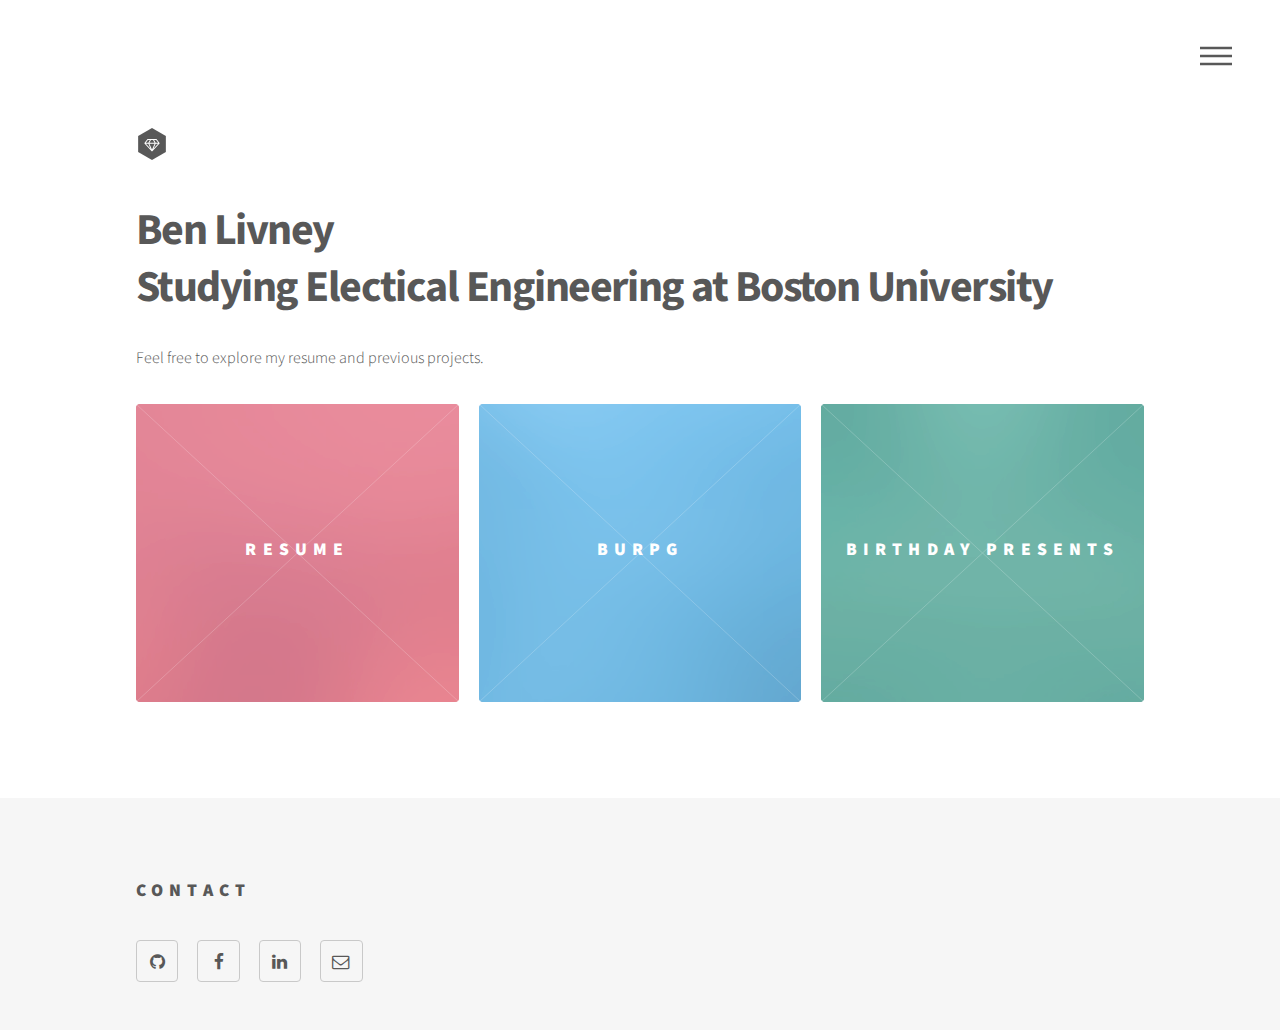
==== commit 9c8be3b6: "Add class registration project" ====
--- a/index.html
+++ b/index.html
@@ -11,6 +11,7 @@
 		<meta name="viewport" content="width=device-width, initial-scale=1" />
 		<!--[if lte IE 8]><script src="assets/js/ie/html5shiv.js"></script><![endif]-->
 		<link rel="stylesheet" href="assets/css/main.css" />
+		<link rel="icon" href="images/EvilPenguin.jpg">
 		<!--[if lte IE 9]><link rel="stylesheet" href="assets/css/ie9.css" /><![endif]-->
 		<!--[if lte IE 8]><link rel="stylesheet" href="assets/css/ie8.css" /><![endif]-->
 	</head>
@@ -224,12 +225,10 @@
 									<li><a href="https://github.com/benjesuis" class="icon style2 fa-github"><span class="label">Github</span></a></li>
 									<li><a href="https://www.facebook.com/ben.livney" class="icon style2 fa-facebook"><span class="label">Facebook</span></a></li>
 									<li><a href="https://www.linkedin.com/in/benlivney/" class="icon style2 fa-linkedin"><span class="label">Dribbble</span></a></li>
-									<li><a href="&#098;&#101;&#110;&#106;&#097;&#109;&#105;&#110;&#108;&#105;&#118;&#110;&#101;&#121;&#064;&#103;&#109;&#097;&#105;&#108;&#046;&#099;&#111;&#109;" class="icon style2 fa-envelope-o"><span class="label">Email</span></a></li>
+									<li><a href="mailto: &#098;&#101;&#110;&#106;&#097;&#109;&#105;&#110;&#108;&#105;&#118;&#110;&#101;&#121;&#064;&#103;&#109;&#097;&#105;&#108;&#046;&#099;&#111;&#109;" class="icon style2 fa-envelope-o"><span class="label">Email</span></a></li>
 								</ul>
 							</section>
-							<ul class="copyright">
-								<li>&copy; Untitled. All rights reserved</li><li>Design: <a href="http://html5up.net">HTML5 UP</a></li>
-							</ul>
+
 						</div>
 					</footer>
 
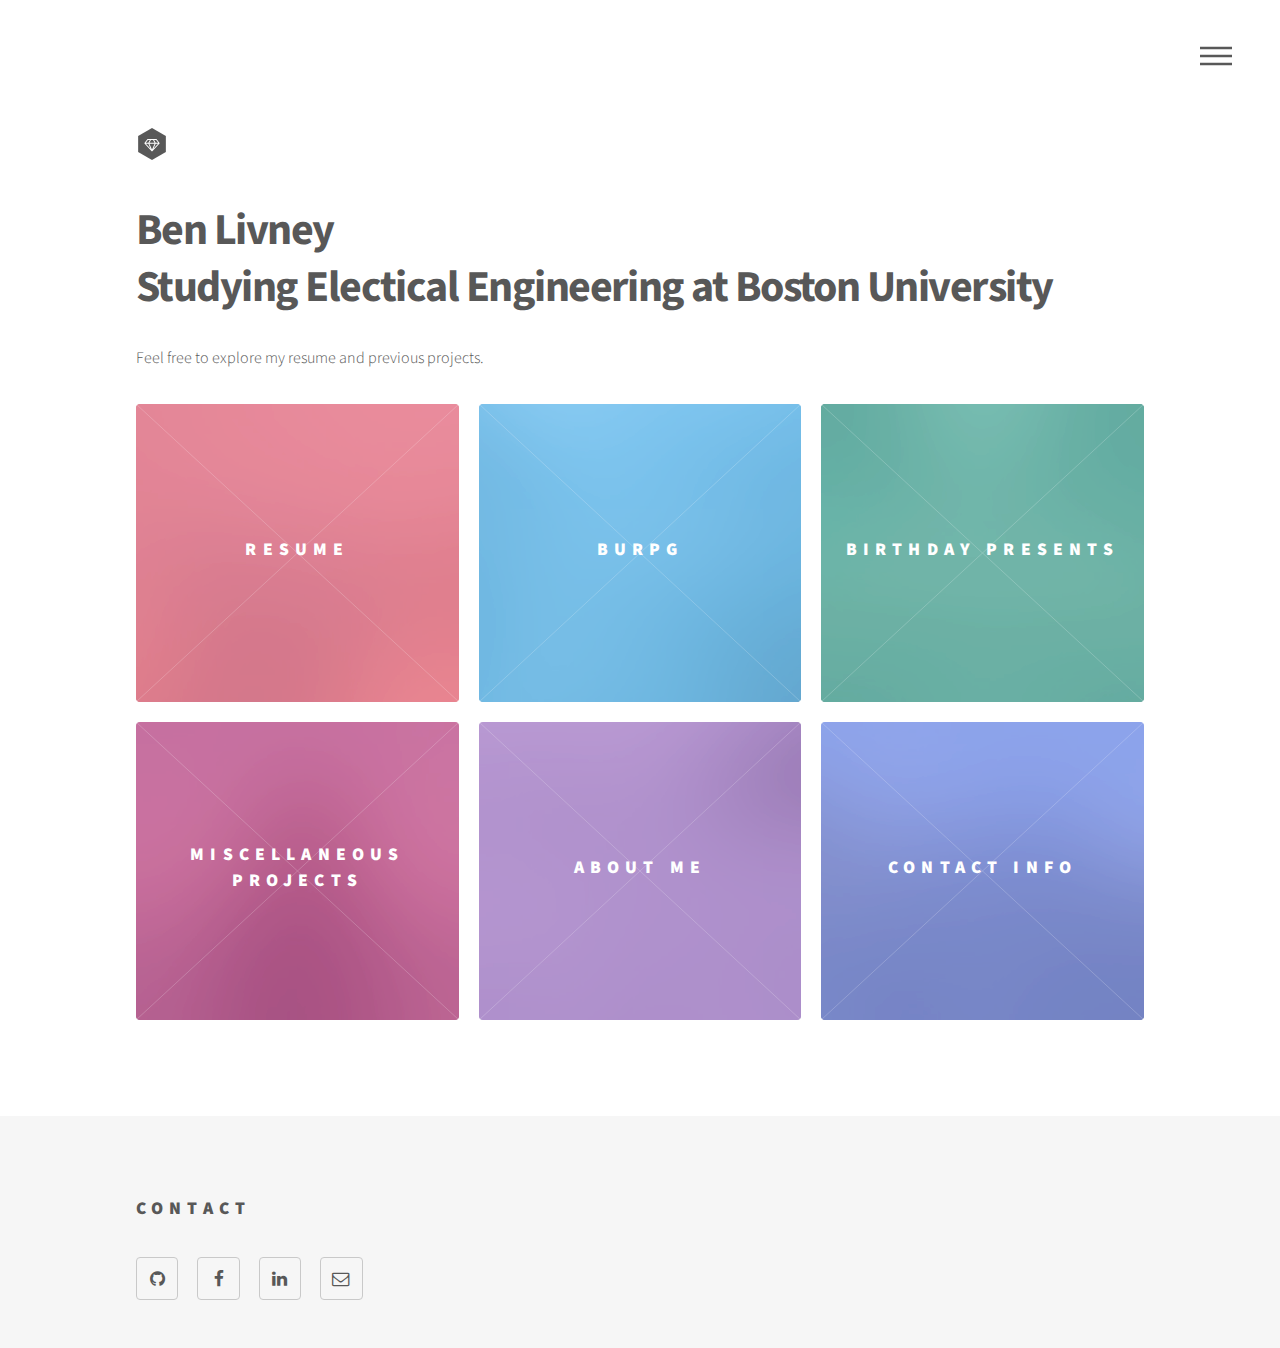
==== commit 33ac4c7f: "Finish music box" ====
--- a/index.html
+++ b/index.html
@@ -77,7 +77,7 @@
 									<a href="BURPG.html">
 										<h2>BURPG</h2>
 										<div class="content">
-											<p>See what I've done at BURPG</p>
+											<p>See what I've done at Boston University Rocket Propulsion Group</p>
 										</div>
 									</a>
 								</article>
@@ -88,19 +88,18 @@
 									<a href="BirthdayPresents.html">
 										<h2>Birthday Presents</h2>
 										<div class="content">
-											<p>See what I've given my friends for their birthdays</p>
-										</div>
-									</a>
-								</article>
-					<!--
+											<p>See what I've built for my friends' birthdays</p>
+										</div>
+									</a>
+								</article>
 								<article class="style4">
 									<span class="image">
 										<img src="images/pic04.jpg" alt="" />
 									</span>
-									<a href="generic.html">
-										<h2>Tempus</h2>
-										<div class="content">
-											<p>Sed nisl arcu euismod sit amet nisi lorem etiam dolor veroeros et feugiat.</p>
+									<a href="MiscellaneousProjects.html">
+										<h2>Miscellaneous Projects</h2>
+										<div class="content">
+											<p>See what random things I've made</p>
 										</div>
 									</a>
 								</article>
@@ -108,10 +107,10 @@
 									<span class="image">
 										<img src="images/pic05.jpg" alt="" />
 									</span>
-									<a href="generic.html">
-										<h2>Aliquam</h2>
-										<div class="content">
-											<p>Sed nisl arcu euismod sit amet nisi lorem etiam dolor veroeros et feugiat.</p>
+									<a href="AboutMe.html">
+										<h2>About Me</h2>
+										<div class="content">
+											<p>Find out more about who I am</p>
 										</div>
 									</a>
 								</article>
@@ -119,13 +118,14 @@
 									<span class="image">
 										<img src="images/pic06.jpg" alt="" />
 									</span>
-									<a href="generic.html">
-										<h2>Veroeros</h2>
-										<div class="content">
-											<p>Sed nisl arcu euismod sit amet nisi lorem etiam dolor veroeros et feugiat.</p>
-										</div>
-									</a>
-								</article>
+									<a href="ContactInfo.html">
+										<h2>Contact Info</h2>
+										<div class="content">
+											<p>See how we can get in touch</p>
+										</div>
+									</a>
+								</article>
+			<!--
 								<article class="style2">
 									<span class="image">
 										<img src="images/pic07.jpg" alt="" />
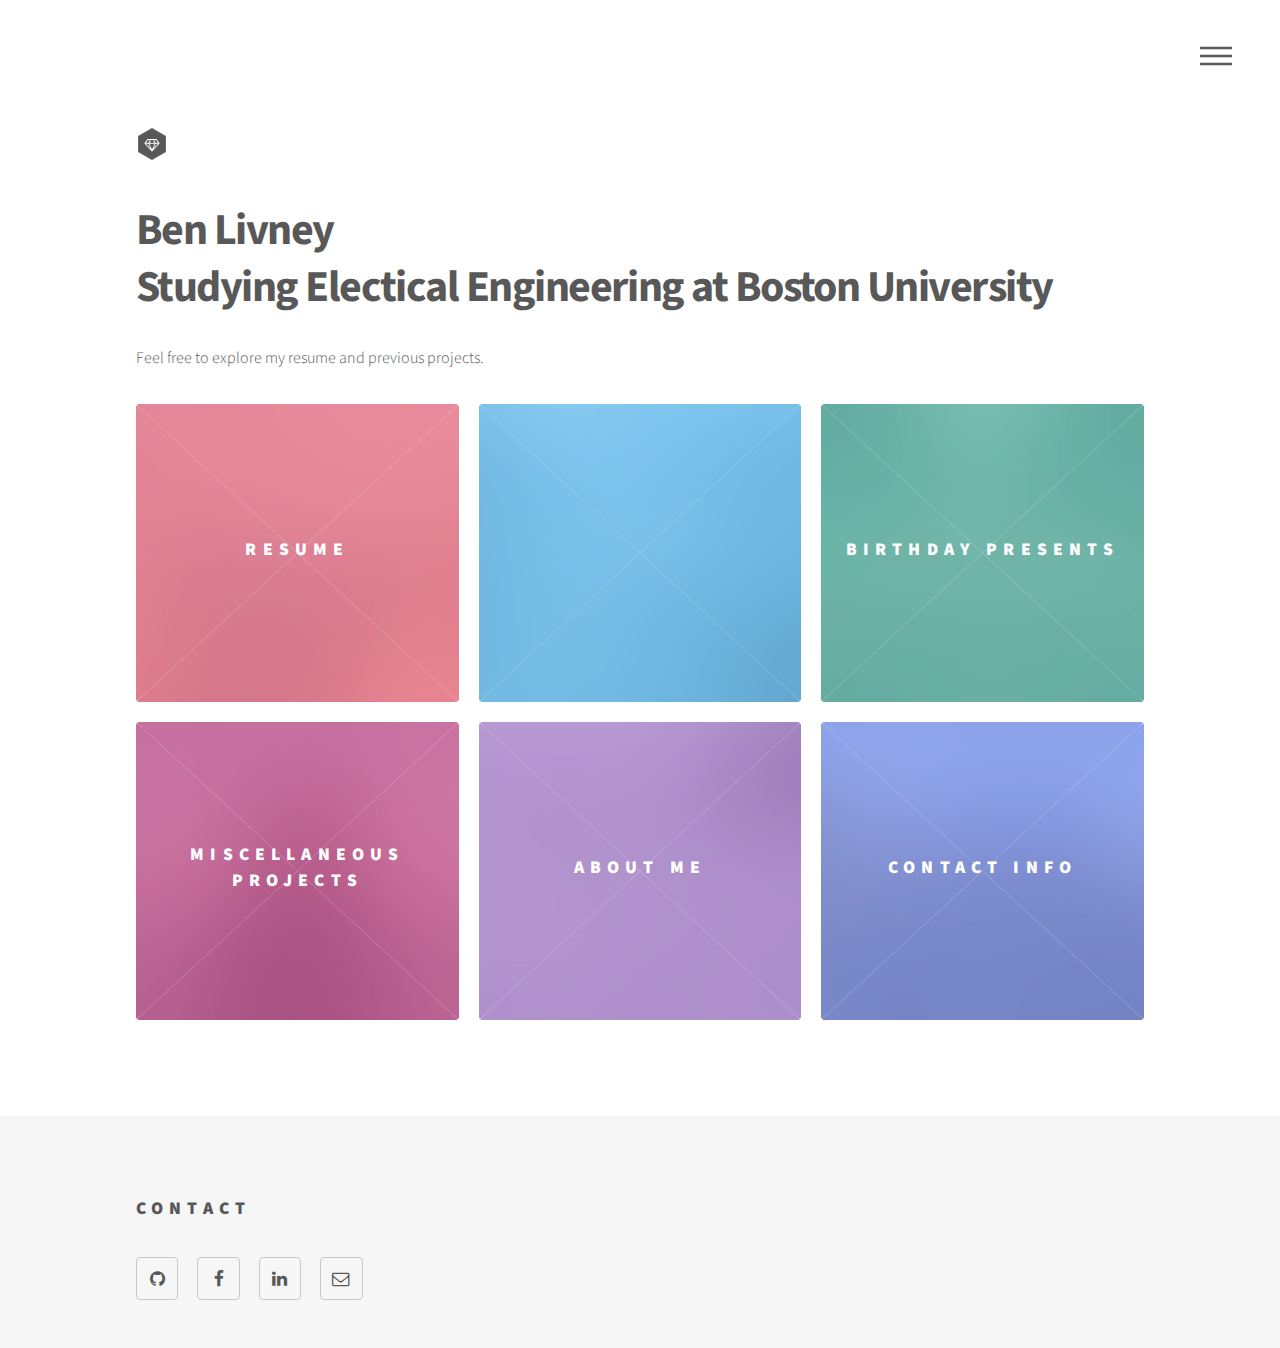
==== commit d12128fc: "Update website for new year" ====
--- a/index.html
+++ b/index.html
@@ -74,12 +74,6 @@
 									<span class="image">
 										<img src="images/pic02.jpg" alt="" />
 									</span>
-									<a href="BURPG.html">
-										<h2>BURPG</h2>
-										<div class="content">
-											<p>See what I've done at Boston University Rocket Propulsion Group</p>
-										</div>
-									</a>
 								</article>
 								<article class="style3">
 									<span class="image">
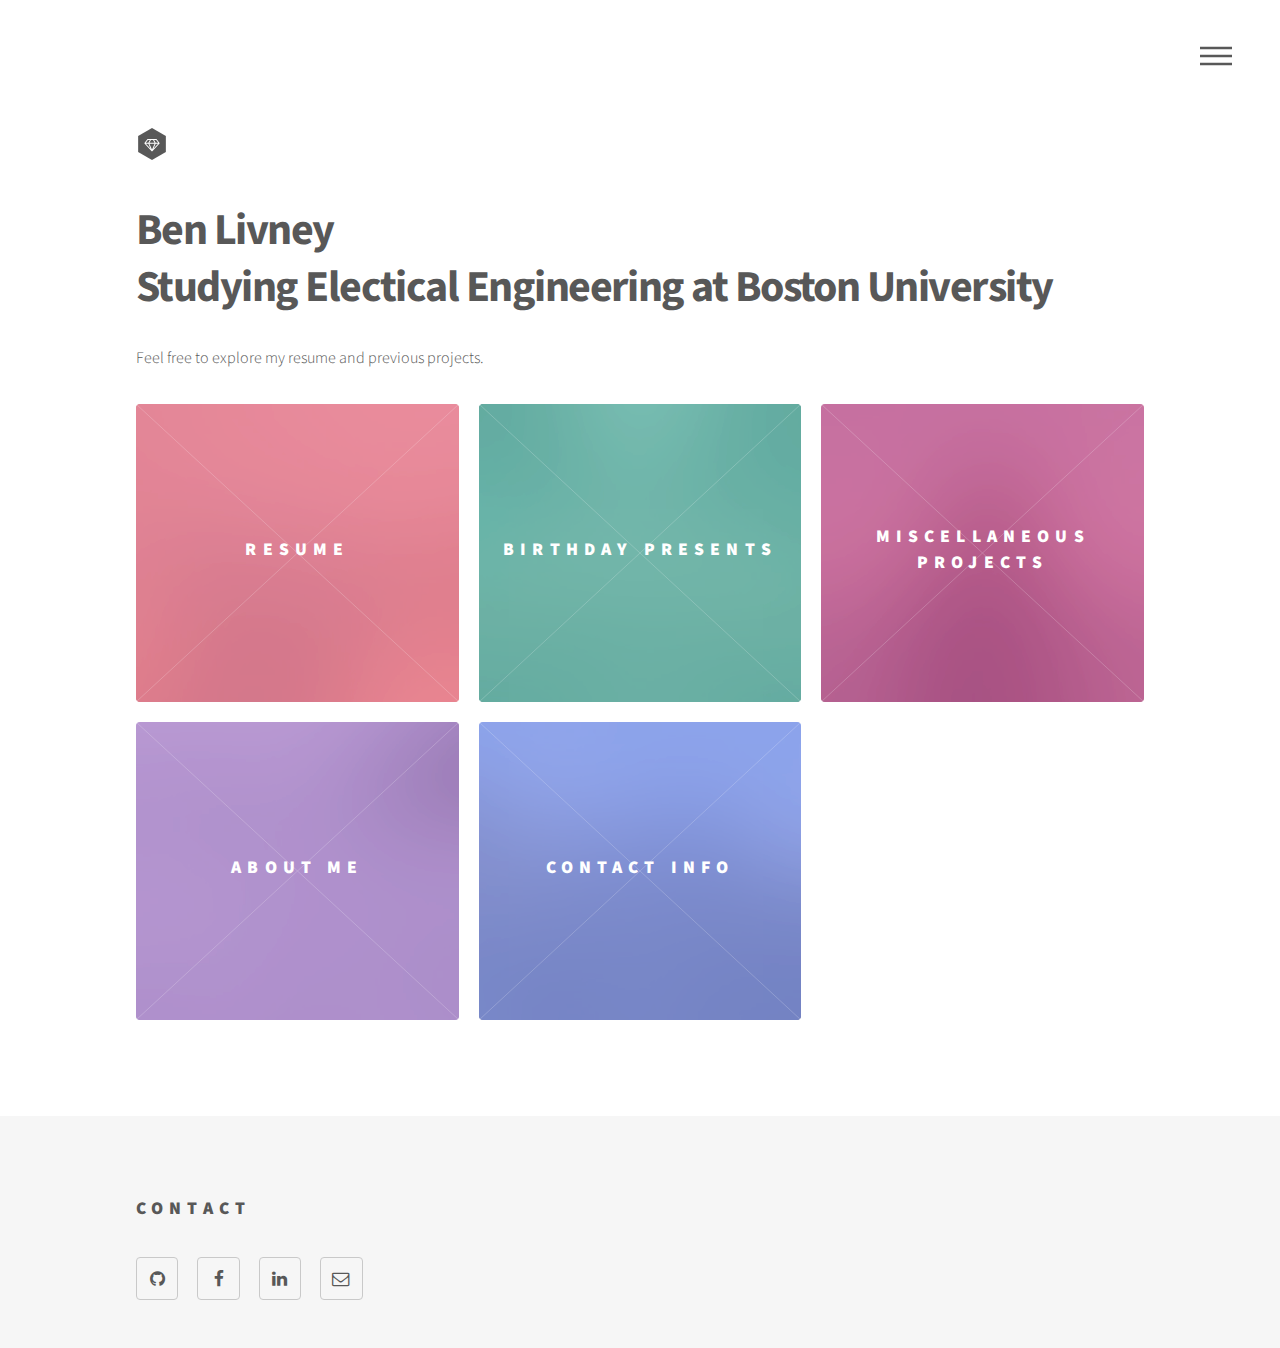
==== commit e2eadf1d: "Update website for new year" ====
--- a/index.html
+++ b/index.html
@@ -69,11 +69,6 @@
 											<p>See my resume and work experience</p>
 										</div>
 									</a>
-								</article>
-								<article class="style2">
-									<span class="image">
-										<img src="images/pic02.jpg" alt="" />
-									</span>
 								</article>
 								<article class="style3">
 									<span class="image">
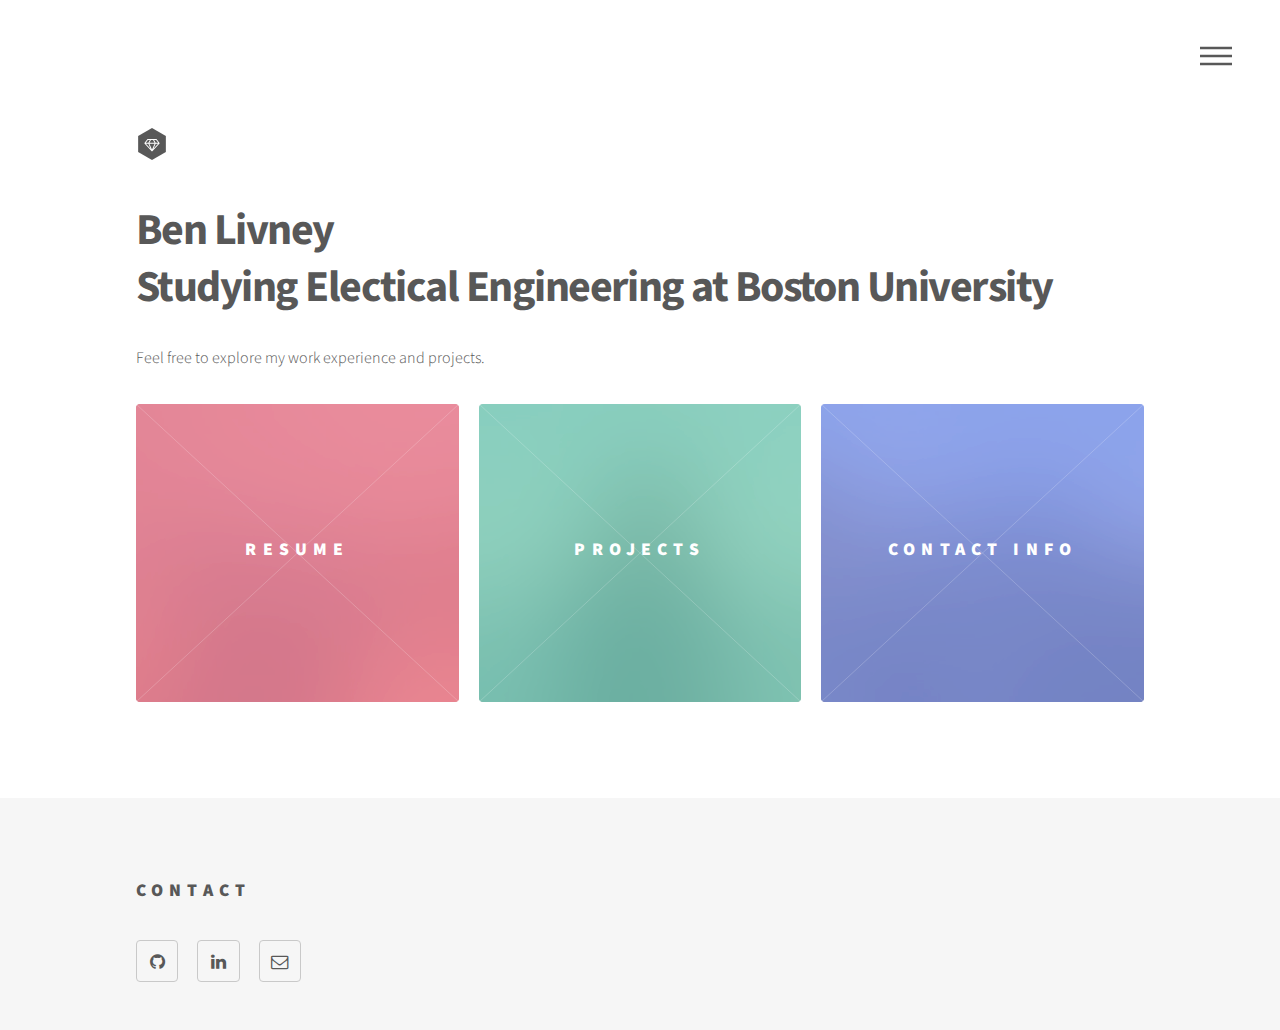
==== commit c4a8c271: "Update portfolio" ====
--- a/index.html
+++ b/index.html
@@ -1,234 +1,210 @@
-<!DOCTYPE HTML>
-<!--
-	Phantom by HTML5 UP
-	html5up.net | @ajlkn
-	Free for personal and commercial use under the CCA 3.0 license (html5up.net/license)
--->
-<html>
-	<head>
-		<title>Ben Livney</title>
-		<meta charset="utf-8" />
-		<meta name="viewport" content="width=device-width, initial-scale=1" />
-		<!--[if lte IE 8]><script src="assets/js/ie/html5shiv.js"></script><![endif]-->
-		<link rel="stylesheet" href="assets/css/main.css" />
-		<link rel="icon" href="images/EvilPenguin.jpg">
-		<!--[if lte IE 9]><link rel="stylesheet" href="assets/css/ie9.css" /><![endif]-->
-		<!--[if lte IE 8]><link rel="stylesheet" href="assets/css/ie8.css" /><![endif]-->
-	</head>
-	<body>
-		<!-- Wrapper -->
-			<div id="wrapper">
-
-				<!-- Header -->
-					<header id="header">
-						<div class="inner">
-
-							<!-- Logo -->
-								<a href="index.html" class="logo">
-									<span class="symbol"><img src="images/logo.svg" alt="" /></span><span class="title"></span>
-								</a>
-
-							<!-- Nav -->
-								<nav>
-									<ul>
-										<li><a href="#menu">Menu</a></li>
-									</ul>
-								</nav>
-
-						</div>
-					</header>
-
-				<!-- Menu -->
-					<nav id="menu">
-						<h2>Menu</h2>
-						<ul>
-							<li><a href="index.html">Home</a></li>
-							<li><a href="engineering_resume.html">Resume</a></li>
-							<li><a href="projects.html">Projects</a></li>
-							<li><a href="AboutMe.html">Fun Facts About Me</a></li>
-							<li><a href="ContactInfo.html">Contact Info</a></li>
-						</ul>
-					</nav>
-
-				<!-- Main -->
-					<div id="main">
-						<div class="inner">
-							<header>
-								<h1>Ben Livney<br />
-								Studying Electical Engineering at Boston University</h1>
-								<p>Feel free to explore my resume and previous projects.</p>
-							</header>
-							<section class="tiles">
-								<article class="style1">
-									<span class="image">
-										<img src="images/pic01.jpg" alt="" />
-									</span>
-									<a href="engineering_resume.html">
-										<h2>Resume</h2>
-										<div class="content">
-											<p>See my resume and work experience</p>
-										</div>
-									</a>
-								</article>
-								<article class="style3">
-									<span class="image">
-										<img src="images/pic03.jpg" alt="" />
-									</span>
-									<a href="BirthdayPresents.html">
-										<h2>Birthday Presents</h2>
-										<div class="content">
-											<p>See what I've built for my friends' birthdays</p>
-										</div>
-									</a>
-								</article>
-								<article class="style4">
-									<span class="image">
-										<img src="images/pic04.jpg" alt="" />
-									</span>
-									<a href="MiscellaneousProjects.html">
-										<h2>Miscellaneous Projects</h2>
-										<div class="content">
-											<p>See what random things I've made</p>
-										</div>
-									</a>
-								</article>
-								<article class="style5">
-									<span class="image">
-										<img src="images/pic05.jpg" alt="" />
-									</span>
-									<a href="AboutMe.html">
-										<h2>About Me</h2>
-										<div class="content">
-											<p>Find out more about who I am</p>
-										</div>
-									</a>
-								</article>
-								<article class="style6">
-									<span class="image">
-										<img src="images/pic06.jpg" alt="" />
-									</span>
-									<a href="ContactInfo.html">
-										<h2>Contact Info</h2>
-										<div class="content">
-											<p>See how we can get in touch</p>
-										</div>
-									</a>
-								</article>
-			<!--
-								<article class="style2">
-									<span class="image">
-										<img src="images/pic07.jpg" alt="" />
-									</span>
-									<a href="generic.html">
-										<h2>Ipsum</h2>
-										<div class="content">
-											<p>Sed nisl arcu euismod sit amet nisi lorem etiam dolor veroeros et feugiat.</p>
-										</div>
-									</a>
-								</article>
-								<article class="style3">
-									<span class="image">
-										<img src="images/pic08.jpg" alt="" />
-									</span>
-									<a href="generic.html">
-										<h2>Dolor</h2>
-										<div class="content">
-											<p>Sed nisl arcu euismod sit amet nisi lorem etiam dolor veroeros et feugiat.</p>
-										</div>
-									</a>
-								</article>
-								<article class="style1">
-									<span class="image">
-										<img src="images/pic09.jpg" alt="" />
-									</span>
-									<a href="generic.html">
-										<h2>Nullam</h2>
-										<div class="content">
-											<p>Sed nisl arcu euismod sit amet nisi lorem etiam dolor veroeros et feugiat.</p>
-										</div>
-									</a>
-								</article>
-								<article class="style5">
-									<span class="image">
-										<img src="images/pic10.jpg" alt="" />
-									</span>
-									<a href="generic.html">
-										<h2>Ultricies</h2>
-										<div class="content">
-											<p>Sed nisl arcu euismod sit amet nisi lorem etiam dolor veroeros et feugiat.</p>
-										</div>
-									</a>
-								</article>
-								<article class="style6">
-									<span class="image">
-										<img src="images/pic11.jpg" alt="" />
-									</span>
-									<a href="generic.html">
-										<h2>Dictum</h2>
-										<div class="content">
-											<p>Sed nisl arcu euismod sit amet nisi lorem etiam dolor veroeros et feugiat.</p>
-										</div>
-									</a>
-								</article>
-								<article class="style4">
-									<span class="image">
-										<img src="images/pic12.jpg" alt="" />
-									</span>
-									<a href="generic.html">
-										<h2>Pretium</h2>
-										<div class="content">
-											<p>Sed nisl arcu euismod sit amet nisi lorem etiam dolor veroeros et feugiat.</p>
-										</div>
-									</a>
-								</article>
-		-->
-							</section>
-						</div>
-					</div>
-
-				<!-- Footer -->
-					<footer id="footer">
-						<div class="inner">
-<!--
-							<section>
-								<h2>Get in touch</h2>
-								<form method="post" action="#">
-									<div class="field half first">
-										<input type="text" name="name" id="name" placeholder="Name" />
-									</div>
-									<div class="field half">
-										<input type="email" name="email" id="email" placeholder="Email" />
-									</div>
-									<div class="field">
-										<textarea name="message" id="message" placeholder="Message"></textarea>
-									</div>
-									<ul class="actions">
-										<li><input type="submit" value="Send" class="special" /></li>
-									</ul>
-								</form>
-							</section>
--->
-							<section>
-								<h2>Contact</h2>
-								<ul class="icons">
-									<li><a href="https://github.com/benjesuis" class="icon style2 fa-github"><span class="label">Github</span></a></li>
-									<li><a href="https://www.facebook.com/ben.livney" class="icon style2 fa-facebook"><span class="label">Facebook</span></a></li>
-									<li><a href="https://www.linkedin.com/in/benlivney/" class="icon style2 fa-linkedin"><span class="label">Dribbble</span></a></li>
-									<li><a href="mailto: &#098;&#101;&#110;&#106;&#097;&#109;&#105;&#110;&#108;&#105;&#118;&#110;&#101;&#121;&#064;&#103;&#109;&#097;&#105;&#108;&#046;&#099;&#111;&#109;" class="icon style2 fa-envelope-o"><span class="label">Email</span></a></li>
-								</ul>
-							</section>
-
-						</div>
-					</footer>
-
-			</div>
-
-		<!-- Scripts -->
-			<script src="assets/js/jquery.min.js"></script>
-			<script src="assets/js/skel.min.js"></script>
-			<script src="assets/js/util.js"></script>
-			<!--[if lte IE 8]><script src="assets/js/ie/respond.min.js"></script><![endif]-->
-			<script src="assets/js/main.js"></script>
-
-	</body>
-</html>
+<!DOCTYPE HTML>
+<!--
+	Phantom by HTML5 UP
+	html5up.net | @ajlkn
+	Free for personal and commercial use under the CCA 3.0 license (html5up.net/license)
+-->
+<html>
+	<head>
+		<title>Ben Livney</title>
+		<meta charset="utf-8" />
+		<meta name="viewport" content="width=device-width, initial-scale=1" />
+		<!--[if lte IE 8]><script src="assets/js/ie/html5shiv.js"></script><![endif]-->
+		<link rel="stylesheet" href="assets/css/main.css" />
+		<link rel="icon" href="images/EvilPenguin.jpg">
+		<!--[if lte IE 9]><link rel="stylesheet" href="assets/css/ie9.css" /><![endif]-->
+		<!--[if lte IE 8]><link rel="stylesheet" href="assets/css/ie8.css" /><![endif]-->
+	</head>
+	<body>
+		<!-- Wrapper -->
+			<div id="wrapper">
+
+				<!-- Header -->
+					<header id="header">
+						<div class="inner">
+
+							<!-- Logo -->
+								<a href="index.html" class="logo">
+									<span class="symbol"><img src="images/logo.svg" alt="" /></span><span class="title"></span>
+								</a>
+
+							<!-- Nav -->
+								<nav>
+									<ul>
+										<li><a href="#menu">Menu</a></li>
+									</ul>
+								</nav>
+
+						</div>
+					</header>
+
+				<!-- Menu -->
+					<nav id="menu">
+						<h2>Menu</h2>
+						<ul>
+							<li><a href="index.html">Home</a></li>
+							<li><a href="engineering_resume.html">Resume</a></li>
+							<li><a href="projects.html">Projects</a></li>
+							<li><a href="ContactInfo.html">Contact Info</a></li>
+						</ul>
+					</nav>
+
+				<!-- Main -->
+					<div id="main">
+						<div class="inner">
+							<header>
+								<h1>Ben Livney<br />
+								Studying Electical Engineering at Boston University</h1>
+								<p>Feel free to explore my work experience and projects.</p>
+							</header>
+							<section class="tiles">
+								<article class="style1">
+									<span class="image">
+										<img src="images/pic01.jpg" alt="" />
+									</span>
+									<a href="engineering_resume.html">
+										<h2>Resume</h2>
+										<div class="content">
+											<p>See my resume and work experience</p>
+										</div>
+									</a>
+								</article>
+								<article class="style3">
+									<span class="image">
+										<img src="images/pic04.jpg" alt="" />
+									</span>
+									<a href="projects.html">
+										<h2>Projects</h2>
+										<div class="content">
+											<p>See what I've made</p>
+										</div>
+									</a>
+								</article>
+								<article class="style6">
+									<span class="image">
+										<img src="images/pic06.jpg" alt="" />
+									</span>
+									<a href="ContactInfo.html">
+										<h2>Contact Info</h2>
+										<div class="content">
+											<p>See how we can get in touch</p>
+										</div>
+									</a>
+								</article>
+			<!--
+								<article class="style2">
+									<span class="image">
+										<img src="images/pic07.jpg" alt="" />
+									</span>
+									<a href="generic.html">
+										<h2>Ipsum</h2>
+										<div class="content">
+											<p>Sed nisl arcu euismod sit amet nisi lorem etiam dolor veroeros et feugiat.</p>
+										</div>
+									</a>
+								</article>
+								<article class="style3">
+									<span class="image">
+										<img src="images/pic08.jpg" alt="" />
+									</span>
+									<a href="generic.html">
+										<h2>Dolor</h2>
+										<div class="content">
+											<p>Sed nisl arcu euismod sit amet nisi lorem etiam dolor veroeros et feugiat.</p>
+										</div>
+									</a>
+								</article>
+								<article class="style1">
+									<span class="image">
+										<img src="images/pic09.jpg" alt="" />
+									</span>
+									<a href="generic.html">
+										<h2>Nullam</h2>
+										<div class="content">
+											<p>Sed nisl arcu euismod sit amet nisi lorem etiam dolor veroeros et feugiat.</p>
+										</div>
+									</a>
+								</article>
+								<article class="style5">
+									<span class="image">
+										<img src="images/pic10.jpg" alt="" />
+									</span>
+									<a href="generic.html">
+										<h2>Ultricies</h2>
+										<div class="content">
+											<p>Sed nisl arcu euismod sit amet nisi lorem etiam dolor veroeros et feugiat.</p>
+										</div>
+									</a>
+								</article>
+								<article class="style6">
+									<span class="image">
+										<img src="images/pic11.jpg" alt="" />
+									</span>
+									<a href="generic.html">
+										<h2>Dictum</h2>
+										<div class="content">
+											<p>Sed nisl arcu euismod sit amet nisi lorem etiam dolor veroeros et feugiat.</p>
+										</div>
+									</a>
+								</article>
+								<article class="style4">
+									<span class="image">
+										<img src="images/pic12.jpg" alt="" />
+									</span>
+									<a href="generic.html">
+										<h2>Pretium</h2>
+										<div class="content">
+											<p>Sed nisl arcu euismod sit amet nisi lorem etiam dolor veroeros et feugiat.</p>
+										</div>
+									</a>
+								</article>
+		-->
+							</section>
+						</div>
+					</div>
+
+				<!-- Footer -->
+					<footer id="footer">
+						<div class="inner">
+<!--
+							<section>
+								<h2>Get in touch</h2>
+								<form method="post" action="#">
+									<div class="field half first">
+										<input type="text" name="name" id="name" placeholder="Name" />
+									</div>
+									<div class="field half">
+										<input type="email" name="email" id="email" placeholder="Email" />
+									</div>
+									<div class="field">
+										<textarea name="message" id="message" placeholder="Message"></textarea>
+									</div>
+									<ul class="actions">
+										<li><input type="submit" value="Send" class="special" /></li>
+									</ul>
+								</form>
+							</section>
+-->
+							<section>
+								<h2>Contact</h2>
+								<ul class="icons">
+									<li><a href="https://github.com/benjesuis" class="icon style2 fa-github"><span class="label">Github</span></a></li>
+									<li><a href="https://www.linkedin.com/in/benlivney/" class="icon style2 fa-linkedin"><span class="label">Dribbble</span></a></li>
+									<li><a href="mailto: &#098;&#101;&#110;&#106;&#097;&#109;&#105;&#110;&#108;&#105;&#118;&#110;&#101;&#121;&#064;&#103;&#109;&#097;&#105;&#108;&#046;&#099;&#111;&#109;" class="icon style2 fa-envelope-o"><span class="label">Email</span></a></li>
+								</ul>
+							</section>
+
+						</div>
+					</footer>
+
+			</div>
+
+		<!-- Scripts -->
+			<script src="assets/js/jquery.min.js"></script>
+			<script src="assets/js/skel.min.js"></script>
+			<script src="assets/js/util.js"></script>
+			<!--[if lte IE 8]><script src="assets/js/ie/respond.min.js"></script><![endif]-->
+			<script src="assets/js/main.js"></script>
+
+	</body>
+</html>
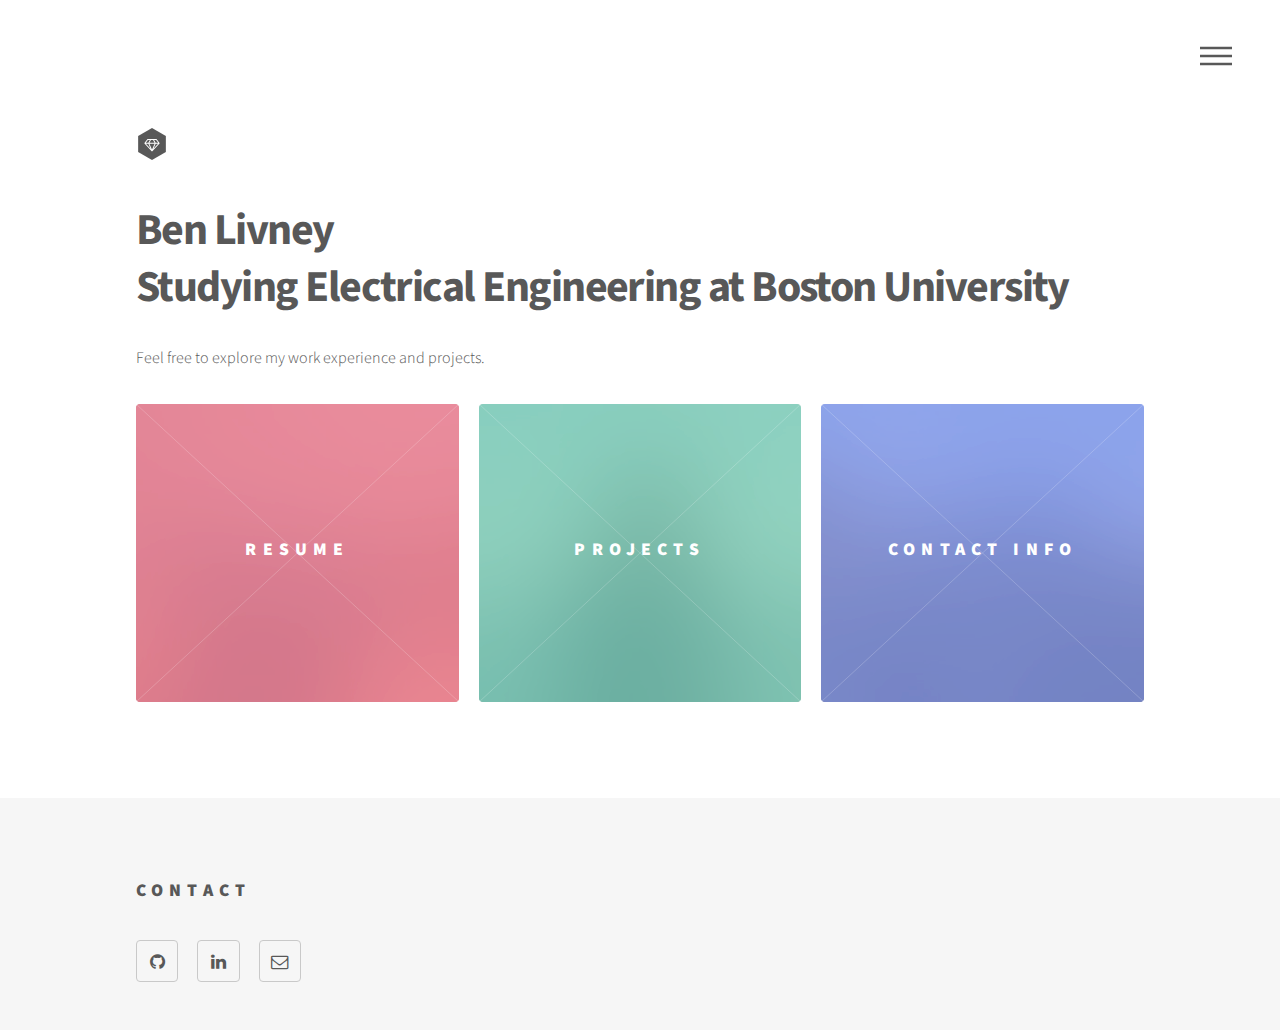
==== commit 757e066f: "Update index.html" ====
--- a/index.html
+++ b/index.html
@@ -54,7 +54,7 @@
 						<div class="inner">
 							<header>
 								<h1>Ben Livney<br />
-								Studying Electical Engineering at Boston University</h1>
+								Studying Electrical Engineering at Boston University</h1>
 								<p>Feel free to explore my work experience and projects.</p>
 							</header>
 							<section class="tiles">
